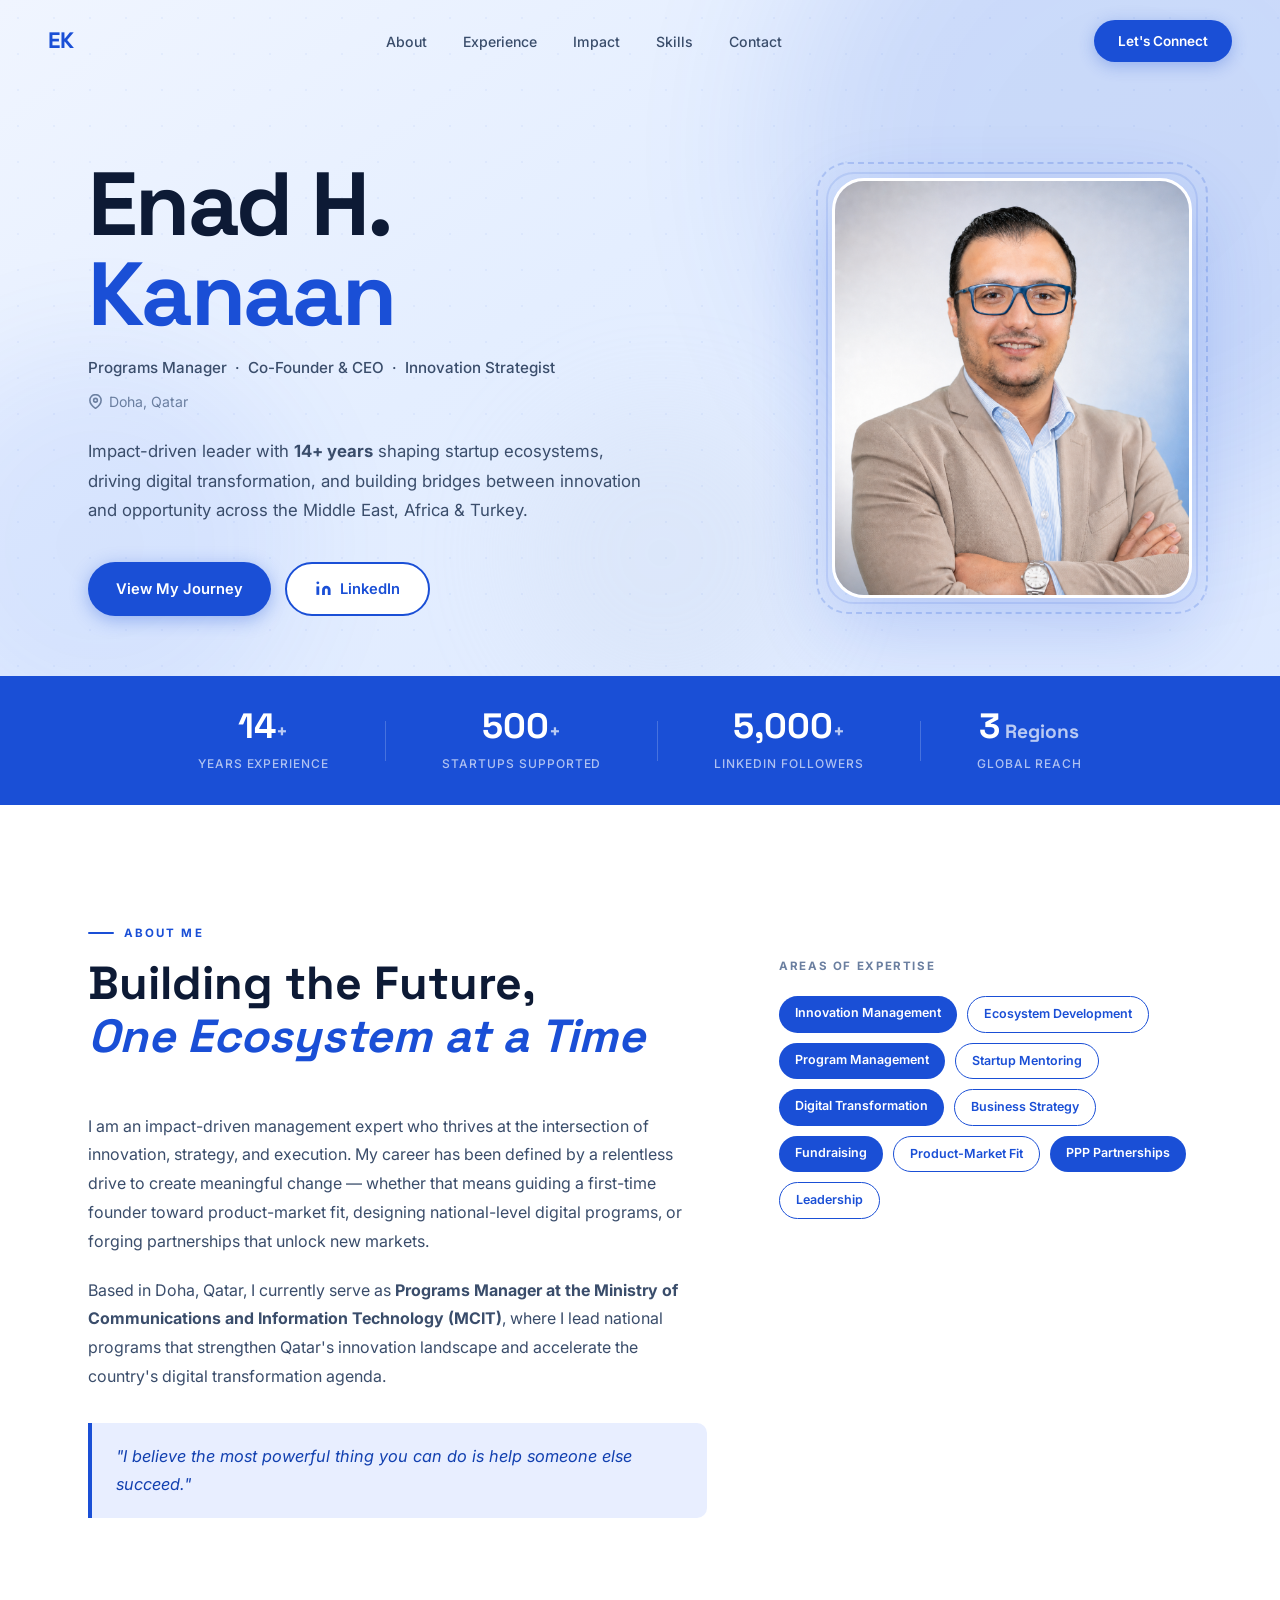
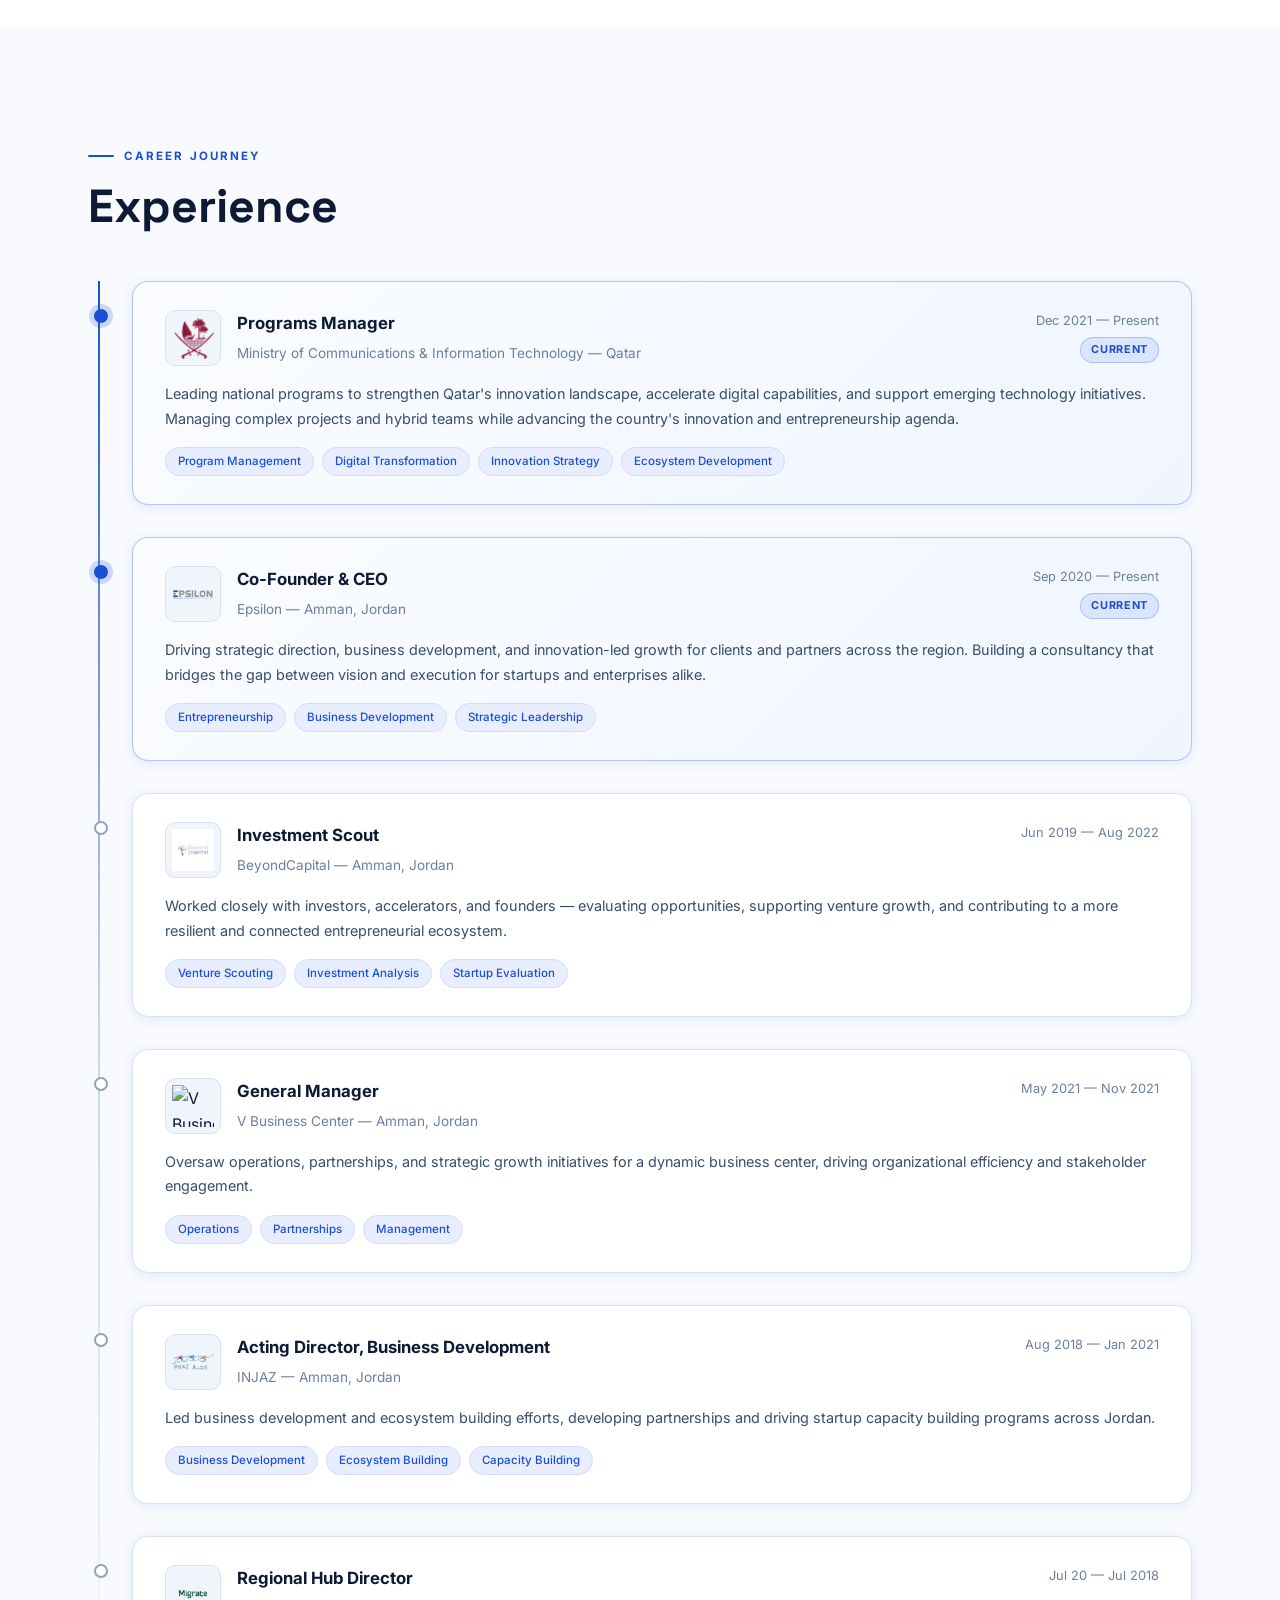
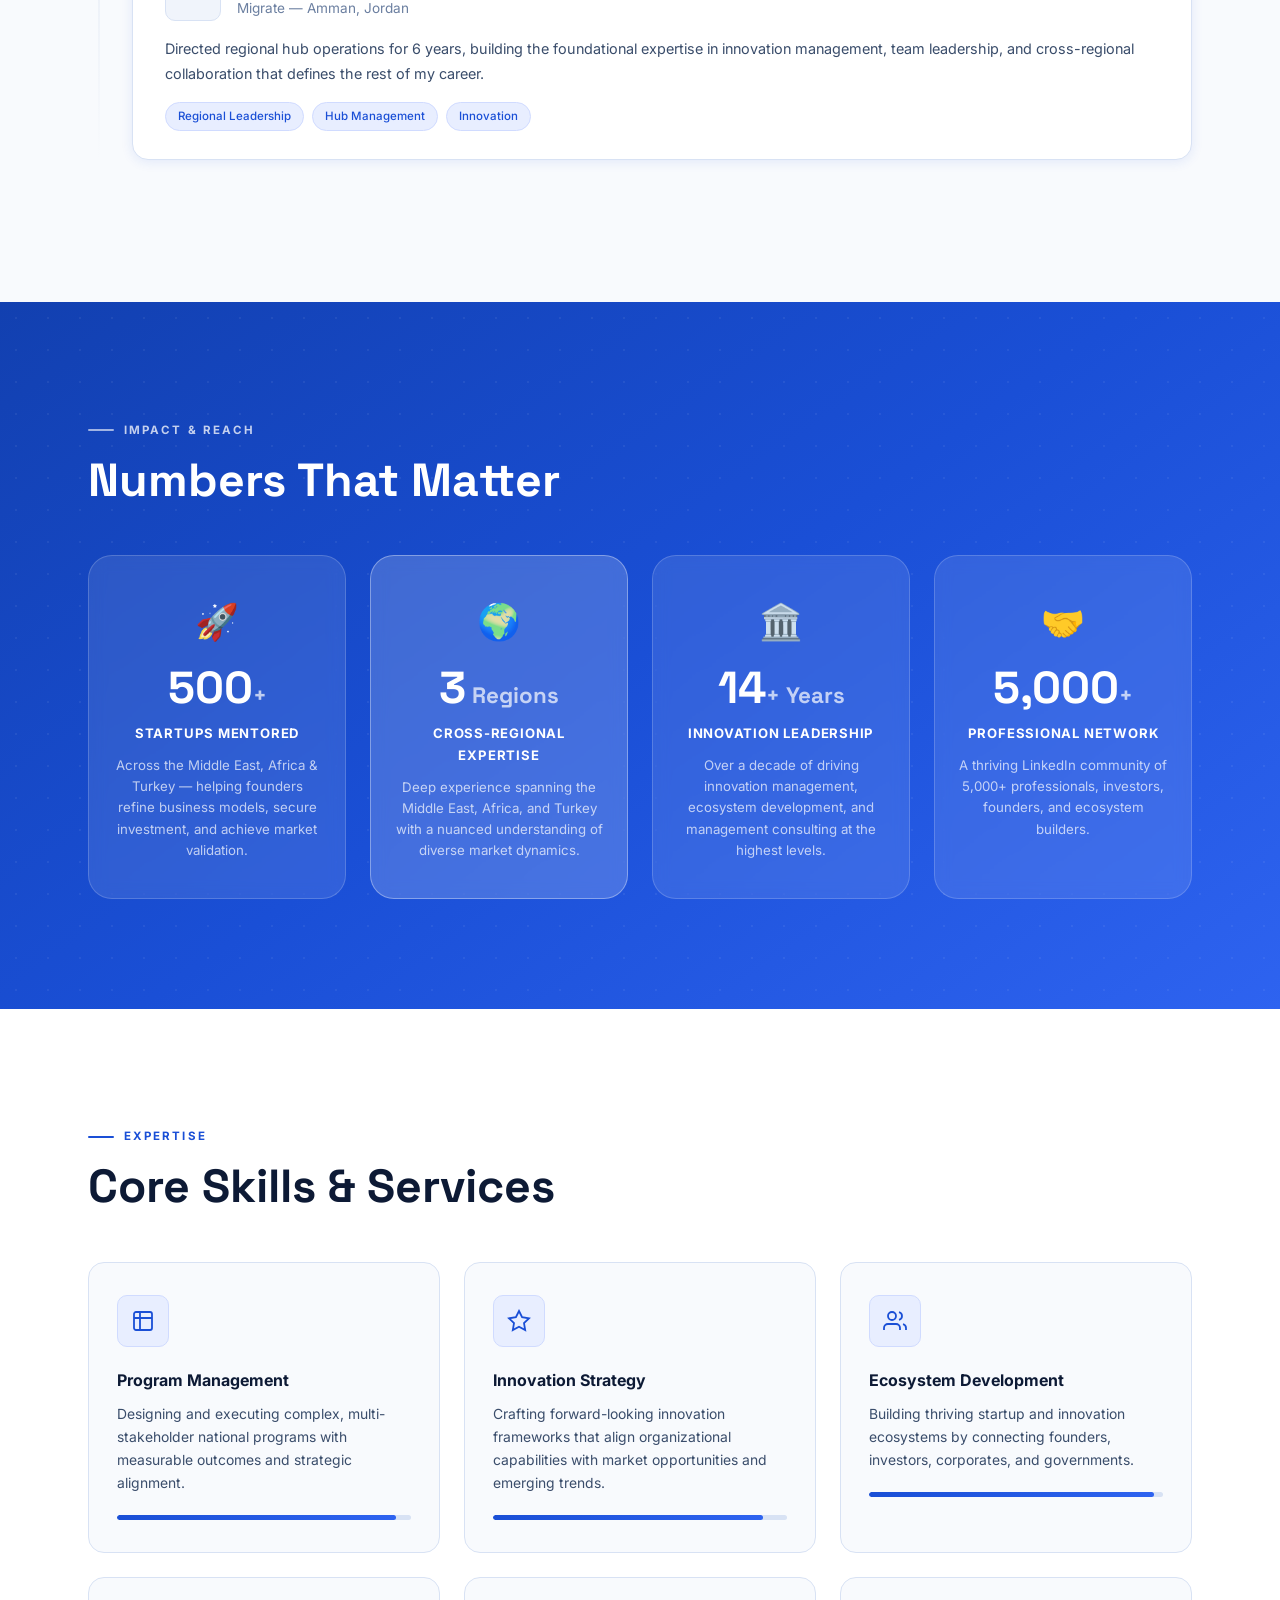
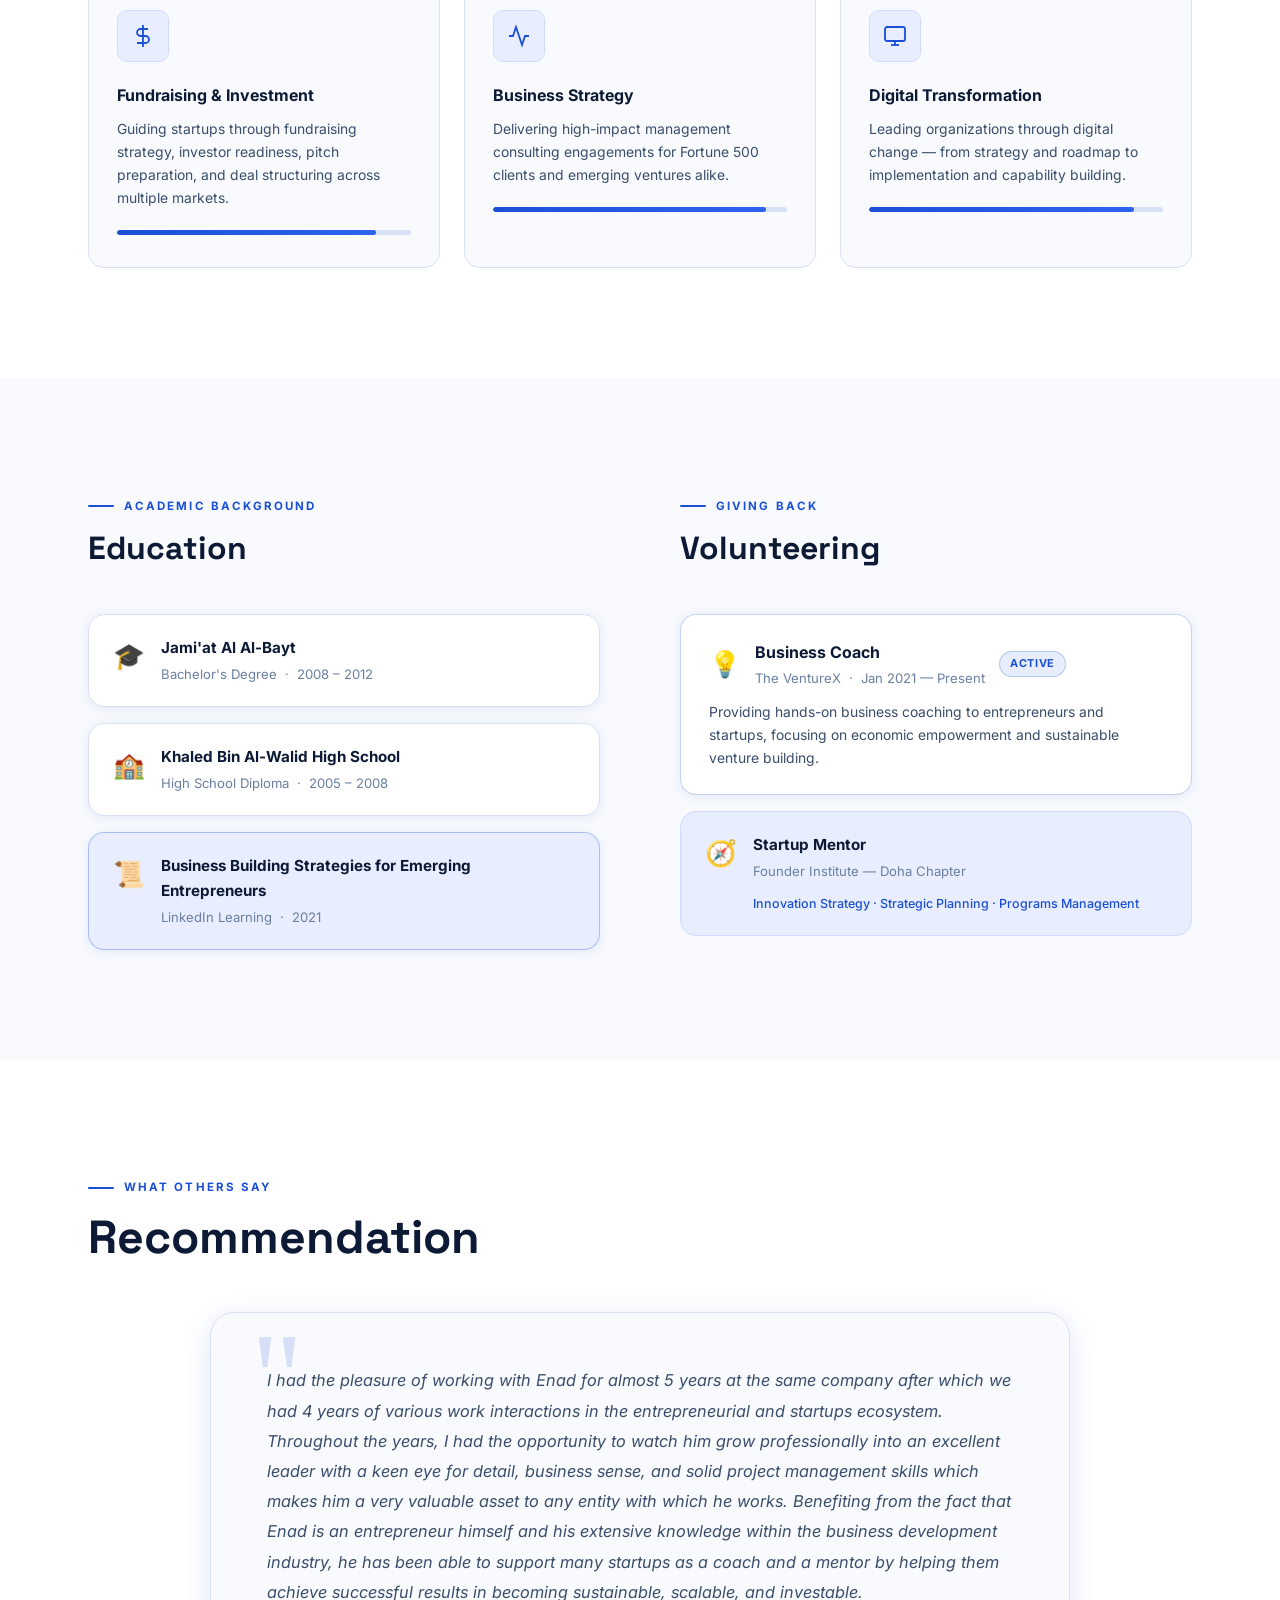
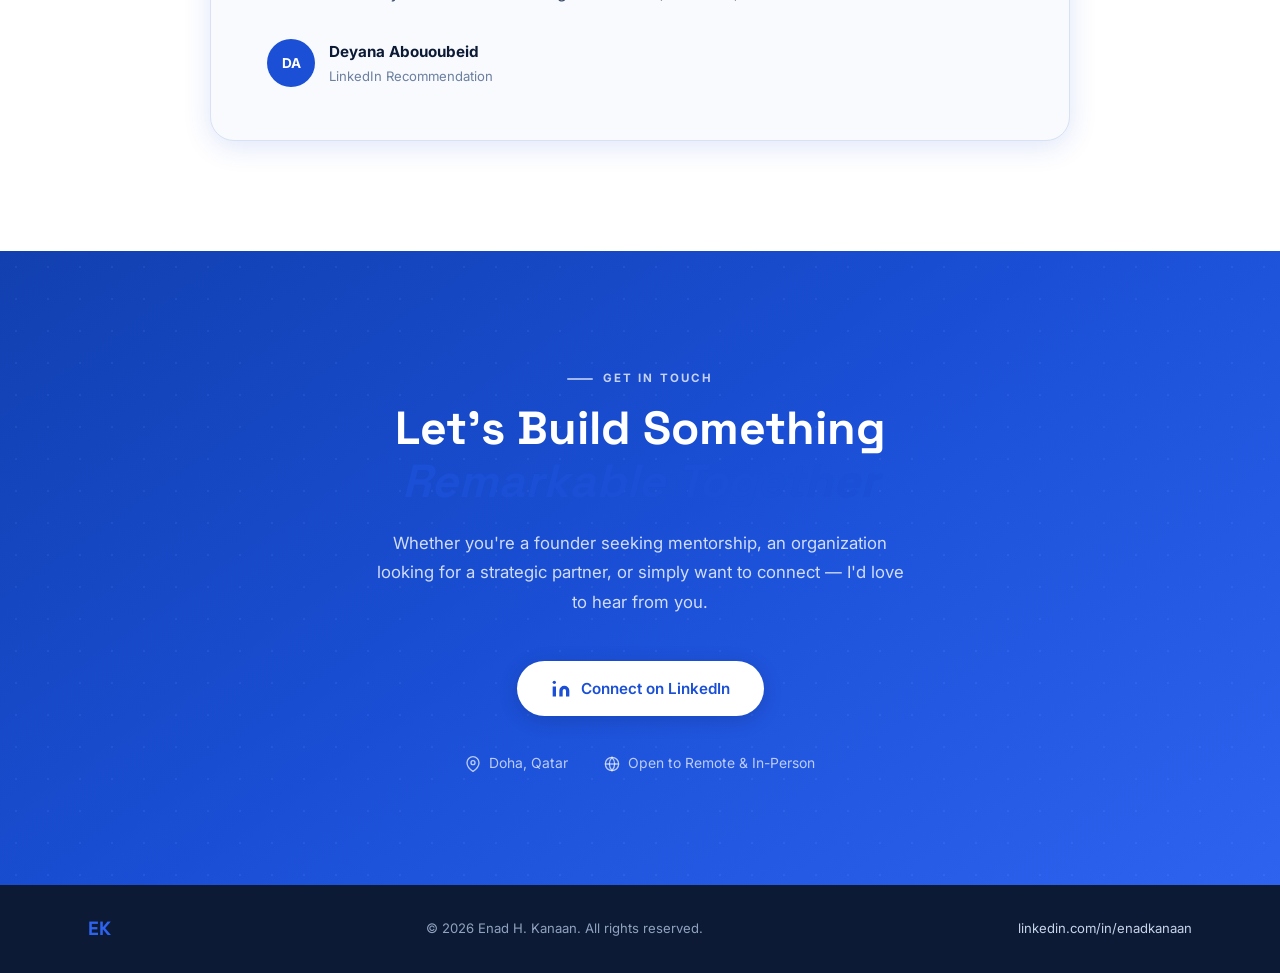
==== index (2).html @ a8916572 "Add files via upload" ====
<!DOCTYPE html>
<html lang="en">
<head>
  <meta charset="UTF-8" />
  <meta name="viewport" content="width=device-width, initial-scale=1.0" />
  <title>Enad H. Kanaan — Innovation Leader</title>
  <link rel="stylesheet" href="style.css" />
  <link rel="preconnect" href="https://fonts.googleapis.com" />
  <link rel="preconnect" href="https://fonts.gstatic.com" crossorigin />
  <link href="https://fonts.googleapis.com/css2?family=Inter:wght@300;400;500;600;700;800;900&family=Space+Grotesk:wght@400;500;600;700;800&display=swap" rel="stylesheet" />
</head>
<body>

  <!-- ── NAV ── -->
  <nav class="nav" id="nav">
    <div class="nav-logo">EK</div>
    <ul class="nav-links">
      <li><a href="#about">About</a></li>
      <li><a href="#experience">Experience</a></li>
      <li><a href="#impact">Impact</a></li>
      <li><a href="#skills">Skills</a></li>
      <li><a href="#contact">Contact</a></li>
    </ul>
    <a href="#contact" class="nav-cta">Let's Connect</a>
    <button class="nav-hamburger" id="hamburger" aria-label="Menu">
      <span></span><span></span><span></span>
    </button>
  </nav>

  <!-- ── HERO ── -->
  <section class="hero" id="hero">
    <div class="hero-shapes">
      <div class="shape shape-1"></div>
      <div class="shape shape-2"></div>
      <div class="shape shape-3"></div>
      <div class="hero-dots"></div>
    </div>

    <div class="hero-inner container">
      <div class="hero-content">
        <h1 class="hero-title">
          <span class="line-1">Enad H.</span>
          <span class="line-2">Kanaan</span>
        </h1>
        <p class="hero-role">Programs Manager &nbsp;·&nbsp; Co-Founder &amp; CEO &nbsp;·&nbsp; Innovation Strategist</p>
        <p class="hero-location">
          <svg width="15" height="15" viewBox="0 0 24 24" fill="none" stroke="currentColor" stroke-width="2.5"><path d="M21 10c0 7-9 13-9 13s-9-6-9-13a9 9 0 0 1 18 0z"/><circle cx="12" cy="10" r="3"/></svg>
          Doha, Qatar
        </p>
        <p class="hero-summary">
          Impact-driven leader with <strong>14+ years</strong> shaping startup ecosystems, driving digital transformation, and building bridges between innovation and opportunity across the Middle East, Africa &amp; Turkey.
        </p>
        <div class="hero-actions">
          <a href="#experience" class="btn btn-primary">View My Journey</a>
          <a href="https://www.linkedin.com/in/enadkanaan/" target="_blank" rel="noopener" class="btn btn-outline">
            <svg width="17" height="17" viewBox="0 0 24 24" fill="currentColor"><path d="M16 8a6 6 0 0 1 6 6v7h-4v-7a2 2 0 0 0-2-2 2 2 0 0 0-2 2v7h-4v-7a6 6 0 0 1 6-6z"/><rect x="2" y="9" width="4" height="12"/><circle cx="4" cy="4" r="2"/></svg>
            LinkedIn
          </a>
        </div>
      </div>

      <div class="hero-photo-wrap">
        <div class="photo-ring-outer"></div>
        <div class="photo-ring-inner"></div>
        <div class="photo-frame">
          <img src="Headshot.png" alt="Enad H. Kanaan" class="hero-photo" />
        </div>
      </div>
    </div>

    <div class="hero-stats">
      <div class="container">
        <div class="stats-row">
          <div class="stat-item">
            <div class="stat-value"><span class="stat-number" data-target="14">0</span><span class="stat-suf">+</span></div>
            <span class="stat-label">Years Experience</span>
          </div>
          <div class="stat-divider"></div>
          <div class="stat-item">
            <div class="stat-value"><span class="stat-number" data-target="500">0</span><span class="stat-suf">+</span></div>
            <span class="stat-label">Startups Supported</span>
          </div>
          <div class="stat-divider"></div>
          <div class="stat-item">
            <div class="stat-value"><span class="stat-number" data-target="5000">0</span><span class="stat-suf">+</span></div>
            <span class="stat-label">LinkedIn Followers</span>
          </div>
          <div class="stat-divider"></div>
          <div class="stat-item">
            <div class="stat-value"><span class="stat-number" data-target="3">0</span><span class="stat-suf"> Regions</span></div>
            <span class="stat-label">Global Reach</span>
          </div>
        </div>
      </div>
    </div>
  </section>

  <!-- ── ABOUT ── -->
  <section class="about section" id="about">
    <div class="container">
      <div class="section-eyebrow">About Me</div>
      <div class="about-grid">
        <div class="about-text">
          <h2 class="section-title">Building the Future,<br/><em>One Ecosystem at a Time</em></h2>
          <p>
            I am an impact-driven management expert who thrives at the intersection of innovation, strategy, and execution. My career has been defined by a relentless drive to create meaningful change — whether that means guiding a first-time founder toward product-market fit, designing national-level digital programs, or forging partnerships that unlock new markets.
          </p>
          <p>
            Based in Doha, Qatar, I currently serve as <strong>Programs Manager at the Ministry of Communications and Information Technology (MCIT)</strong>, where I lead national programs that strengthen Qatar's innovation landscape and accelerate the country's digital transformation agenda.
          </p>
          <div class="about-quote">
            <blockquote>"I believe the most powerful thing you can do is help someone else succeed."</blockquote>
          </div>
        </div>
        <div class="about-tags-col">
          <div class="tags-title">Areas of Expertise</div>
          <div class="tag-cloud">
            <span class="tag t-solid">Innovation Management</span>
            <span class="tag t-outline">Ecosystem Development</span>
            <span class="tag t-solid">Program Management</span>
            <span class="tag t-outline">Startup Mentoring</span>
            <span class="tag t-solid">Digital Transformation</span>
            <span class="tag t-outline">Business Strategy</span>
            <span class="tag t-solid">Fundraising</span>
            <span class="tag t-outline">Product-Market Fit</span>
            <span class="tag t-solid">PPP Partnerships</span>
            <span class="tag t-outline">Leadership</span>
          </div>
        </div>
      </div>
    </div>
  </section>

  <!-- ── EXPERIENCE ── -->
  <section class="experience section" id="experience">
    <div class="container">
      <div class="section-eyebrow">Career Journey</div>
      <h2 class="section-title">Experience</h2>

      <div class="timeline">

        <!-- MCIT -->
        <div class="tl-item reveal">
          <div class="tl-marker active">
            <div class="tl-dot"></div>
            <div class="tl-pulse"></div>
          </div>
          <div class="tl-card">
            <div class="tl-card-top">
              <div class="tl-logo-wrap">
                <img src="logo-mcit.png" alt="MCIT" class="tl-logo" />
              </div>
              <div class="tl-header">
                <h3>Programs Manager</h3>
                <p class="tl-org">Ministry of Communications &amp; Information Technology — Qatar</p>
              </div>
              <div class="tl-meta">
                <span class="tl-date">Dec 2021 — Present</span>
                <span class="tl-badge active-badge">Current</span>
              </div>
            </div>
            <p class="tl-desc">Leading national programs to strengthen Qatar's innovation landscape, accelerate digital capabilities, and support emerging technology initiatives. Managing complex projects and hybrid teams while advancing the country's innovation and entrepreneurship agenda.</p>
            <div class="tl-tags">
              <span>Program Management</span><span>Digital Transformation</span><span>Innovation Strategy</span><span>Ecosystem Development</span>
            </div>
          </div>
        </div>

        <!-- Epsilon -->
     <div class="tl-item reveal">
  <div class="tl-marker active">
    <div class="tl-dot"></div>
    <div class="tl-pulse"></div>
  </div>
  <div class="tl-card">
    <div class="tl-card-top">
      <div class="tl-logo-wrap">
        <img src="epsilon-logo.png" alt="Epsilon" class="tl-logo" />
      </div>
      <div class="tl-header">
        <h3>Co-Founder &amp; CEO</h3>
        <p class="tl-org">Epsilon — Amman, Jordan</p>
      </div>
      <div class="tl-meta">
        <span class="tl-date">Sep 2020 — Present</span>
        <span class="tl-badge active-badge">Current</span>
      </div>
    </div>
    <p class="tl-desc">Driving strategic direction, business development, and innovation-led growth for clients and partners across the region. Building a consultancy that bridges the gap between vision and execution for startups and enterprises alike.</p>
    <div class="tl-tags">
      <span>Entrepreneurship</span><span>Business Development</span><span>Strategic Leadership</span>
    </div>
  </div>
</div>

        <!-- BeyondCapital -->
        <div class="tl-item reveal">
          <div class="tl-marker">
            <div class="tl-dot"></div>
          </div>
          <div class="tl-card">
            <div class="tl-card-top">
              <div class="tl-logo-wrap">
                <img src="logo-beyondcapital.png" alt="BeyondCapital" class="tl-logo" />
              </div>
              <div class="tl-header">
                <h3>Investment Scout</h3>
                <p class="tl-org">BeyondCapital — Amman, Jordan</p>
              </div>
              <div class="tl-meta">
                <span class="tl-date">Jun 2019 — Aug 2022</span>
              </div>
            </div>
            <p class="tl-desc">Worked closely with investors, accelerators, and founders — evaluating opportunities, supporting venture growth, and contributing to a more resilient and connected entrepreneurial ecosystem.</p>
            <div class="tl-tags">
              <span>Venture Scouting</span><span>Investment Analysis</span><span>Startup Evaluation</span>
            </div>
          </div>
        </div>

        <!-- VBC -->
        <div class="tl-item reveal">
          <div class="tl-marker">
            <div class="tl-dot"></div>
          </div>
          <div class="tl-card">
            <div class="tl-card-top">
              <div class="tl-logo-wrap">
                <img src="logo-vbc.jpg" alt="V Business Center" class="tl-logo" />
              </div>
              <div class="tl-header">
                <h3>General Manager</h3>
                <p class="tl-org">V Business Center — Amman, Jordan</p>
              </div>
              <div class="tl-meta">
                <span class="tl-date">May 2021 — Nov 2021</span>
              </div>
            </div>
            <p class="tl-desc">Oversaw operations, partnerships, and strategic growth initiatives for a dynamic business center, driving organizational efficiency and stakeholder engagement.</p>
            <div class="tl-tags">
              <span>Operations</span><span>Partnerships</span><span>Management</span>
            </div>
          </div>
        </div>

        <!-- INJAZ -->
        <div class="tl-item reveal">
          <div class="tl-marker">
            <div class="tl-dot"></div>
          </div>
          <div class="tl-card">
            <div class="tl-card-top">
              <div class="tl-logo-wrap">
                <img src="logo-injaz.png" alt="INJAZ" class="tl-logo" />
              </div>
              <div class="tl-header">
                <h3>Acting Director, Business Development</h3>
                <p class="tl-org">INJAZ — Amman, Jordan</p>
              </div>
              <div class="tl-meta">
                <span class="tl-date">Aug 2018 — Jan 2021</span>
              </div>
            </div>
            <p class="tl-desc">Led business development and ecosystem building efforts, developing partnerships and driving startup capacity building programs across Jordan.</p>
            <div class="tl-tags">
              <span>Business Development</span><span>Ecosystem Building</span><span>Capacity Building</span>
            </div>
          </div>
        </div>

        <!-- Migrate -->
        <div class="tl-item reveal">
          <div class="tl-marker">
            <div class="tl-dot"></div>
          </div>
          <div class="tl-card">
            <div class="tl-card-top">
              <div class="tl-logo-wrap">
                <img src="logo-migrate.png" alt="Migrate" class="tl-logo" />
              </div>
              <div class="tl-header">
                <h3>Regional Hub Director</h3>
                <p class="tl-org">Migrate — Amman, Jordan</p>
              </div>
              <div class="tl-meta">
                <span class="tl-date">Jul 20 — Jul 2018</span>
              </div>
            </div>
            <p class="tl-desc">Directed regional hub operations for 6 years, building the foundational expertise in innovation management, team leadership, and cross-regional collaboration that defines the rest of my career.</p>
            <div class="tl-tags">
              <span>Regional Leadership</span><span>Hub Management</span><span>Innovation</span>
            </div>
          </div>
        </div>

      </div>
    </div>
  </section>

  <!-- ── IMPACT ── -->
  <section class="impact section" id="impact">
    <div class="container">
      <div class="section-eyebrow light">Impact &amp; Reach</div>
      <h2 class="section-title light">Numbers That Matter</h2>
      <div class="impact-grid">
        <div class="impact-card reveal">
          <div class="impact-icon">🚀</div>
          <div class="impact-num-row">
            <span class="impact-number" data-target="500">0</span><span class="impact-suf">+</span>
          </div>
          <div class="impact-label">Startups Mentored</div>
          <p>Across the Middle East, Africa &amp; Turkey — helping founders refine business models, secure investment, and achieve market validation.</p>
        </div>
        <div class="impact-card impact-featured reveal">
          <div class="impact-icon">🌍</div>
          <div class="impact-num-row">
            <span class="impact-number" data-target="3">0</span><span class="impact-suf"> Regions</span>
          </div>
          <div class="impact-label">Cross-Regional Expertise</div>
          <p>Deep experience spanning the Middle East, Africa, and Turkey with a nuanced understanding of diverse market dynamics.</p>
        </div>
        <div class="impact-card reveal">
          <div class="impact-icon">🏛️</div>
          <div class="impact-num-row">
            <span class="impact-number" data-target="14">0</span><span class="impact-suf">+ Years</span>
          </div>
          <div class="impact-label">Innovation Leadership</div>
          <p>Over a decade of driving innovation management, ecosystem development, and management consulting at the highest levels.</p>
        </div>
        <div class="impact-card reveal">
          <div class="impact-icon">🤝</div>
          <div class="impact-num-row">
            <span class="impact-number" data-target="5000">0</span><span class="impact-suf">+</span>
          </div>
          <div class="impact-label">Professional Network</div>
          <p>A thriving LinkedIn community of 5,000+ professionals, investors, founders, and ecosystem builders.</p>
        </div>
      </div>
    </div>
  </section>

  <!-- ── SKILLS ── -->
  <section class="skills section" id="skills">
    <div class="container">
      <div class="section-eyebrow">Expertise</div>
      <h2 class="section-title">Core Skills &amp; Services</h2>
      <div class="skills-grid">

        <div class="skill-card reveal">
          <div class="skill-icon-wrap">
            <svg viewBox="0 0 24 24" fill="none" stroke="currentColor" stroke-width="1.8"><path d="M9 3H5a2 2 0 0 0-2 2v4m6-6h10a2 2 0 0 1 2 2v4M9 3v18m0 0h10a2 2 0 0 0 2-2V9M9 21H5a2 2 0 0 1-2-2V9m0 0h18"/></svg>
          </div>
          <h3>Program Management</h3>
          <p>Designing and executing complex, multi-stakeholder national programs with measurable outcomes and strategic alignment.</p>
          <div class="skill-bar"><div class="skill-fill" style="--w:95%"></div></div>
        </div>

        <div class="skill-card reveal">
          <div class="skill-icon-wrap">
            <svg viewBox="0 0 24 24" fill="none" stroke="currentColor" stroke-width="1.8"><polygon points="12 2 15.09 8.26 22 9.27 17 14.14 18.18 21.02 12 17.77 5.82 21.02 7 14.14 2 9.27 8.91 8.26 12 2"/></svg>
          </div>
          <h3>Innovation Strategy</h3>
          <p>Crafting forward-looking innovation frameworks that align organizational capabilities with market opportunities and emerging trends.</p>
          <div class="skill-bar"><div class="skill-fill" style="--w:92%"></div></div>
        </div>

        <div class="skill-card reveal">
          <div class="skill-icon-wrap">
            <svg viewBox="0 0 24 24" fill="none" stroke="currentColor" stroke-width="1.8"><path d="M17 21v-2a4 4 0 0 0-4-4H5a4 4 0 0 0-4 4v2"/><circle cx="9" cy="7" r="4"/><path d="M23 21v-2a4 4 0 0 0-3-3.87"/><path d="M16 3.13a4 4 0 0 1 0 7.75"/></svg>
          </div>
          <h3>Ecosystem Development</h3>
          <p>Building thriving startup and innovation ecosystems by connecting founders, investors, corporates, and governments.</p>
          <div class="skill-bar"><div class="skill-fill" style="--w:97%"></div></div>
        </div>

        <div class="skill-card reveal">
          <div class="skill-icon-wrap">
            <svg viewBox="0 0 24 24" fill="none" stroke="currentColor" stroke-width="1.8"><line x1="12" y1="1" x2="12" y2="23"/><path d="M17 5H9.5a3.5 3.5 0 0 0 0 7h5a3.5 3.5 0 0 1 0 7H6"/></svg>
          </div>
          <h3>Fundraising &amp; Investment</h3>
          <p>Guiding startups through fundraising strategy, investor readiness, pitch preparation, and deal structuring across multiple markets.</p>
          <div class="skill-bar"><div class="skill-fill" style="--w:88%"></div></div>
        </div>

        <div class="skill-card reveal">
          <div class="skill-icon-wrap">
            <svg viewBox="0 0 24 24" fill="none" stroke="currentColor" stroke-width="1.8"><polyline points="22 12 18 12 15 21 9 3 6 12 2 12"/></svg>
          </div>
          <h3>Business Strategy</h3>
          <p>Delivering high-impact management consulting engagements for Fortune 500 clients and emerging ventures alike.</p>
          <div class="skill-bar"><div class="skill-fill" style="--w:93%"></div></div>
        </div>

        <div class="skill-card reveal">
          <div class="skill-icon-wrap">
            <svg viewBox="0 0 24 24" fill="none" stroke="currentColor" stroke-width="1.8"><rect x="2" y="3" width="20" height="14" rx="2"/><line x1="8" y1="21" x2="16" y2="21"/><line x1="12" y1="17" x2="12" y2="21"/></svg>
          </div>
          <h3>Digital Transformation</h3>
          <p>Leading organizations through digital change — from strategy and roadmap to implementation and capability building.</p>
          <div class="skill-bar"><div class="skill-fill" style="--w:90%"></div></div>
        </div>

      </div>
    </div>
  </section>

  <!-- ── EDUCATION & VOLUNTEERING ── -->
  <section class="edu section" id="edu">
    <div class="container">
      <div class="edu-grid">
        <div>
          <div class="section-eyebrow">Academic Background</div>
          <h2 class="section-title small">Education</h2>
          <div class="edu-list">
            <div class="edu-card reveal">
              <div class="edu-icon">🎓</div>
              <div>
                <h3>Jami'at Al Al-Bayt</h3>
                <p>Bachelor's Degree &nbsp;·&nbsp; 2008 – 2012</p>
              </div>
            </div>
            <div class="edu-card reveal">
              <div class="edu-icon">🏫</div>
              <div>
                <h3>Khaled Bin Al-Walid High School</h3>
                <p>High School Diploma &nbsp;·&nbsp; 2005 – 2008</p>
              </div>
            </div>
            <div class="edu-card cert reveal">
              <div class="edu-icon">📜</div>
              <div>
                <h3>Business Building Strategies for Emerging Entrepreneurs</h3>
                <p>LinkedIn Learning &nbsp;·&nbsp; 2021</p>
              </div>
            </div>
          </div>
        </div>
        <div>
          <div class="section-eyebrow">Giving Back</div>
          <h2 class="section-title small">Volunteering</h2>
          <div class="vol-list">
            <div class="vol-card reveal">
              <div class="vol-top">
                <div class="edu-icon">💡</div>
                <div>
                  <h3>Business Coach</h3>
                  <p>The VentureX &nbsp;·&nbsp; Jan 2021 — Present</p>
                </div>
                <span class="tl-badge active-badge">Active</span>
              </div>
              <p>Providing hands-on business coaching to entrepreneurs and startups, focusing on economic empowerment and sustainable venture building.</p>
            </div>
            <div class="mentor-card reveal">
              <div class="edu-icon">🧭</div>
              <div>
                <h3>Startup Mentor</h3>
                <p>Founder Institute — Doha Chapter</p>
                <span class="mentor-tags">Innovation Strategy · Strategic Planning · Programs Management</span>
              </div>
            </div>
          </div>
        </div>
      </div>
    </div>
  </section>

  <!-- ── RECOMMENDATION ── -->
  <section class="testimonial section">
    <div class="container">
      <div class="section-eyebrow">What Others Say</div>
      <h2 class="section-title">Recommendation</h2>
      <div class="testimonial-card reveal">
        <div class="quote-icon">"</div>
        <blockquote>
          I had the pleasure of working with Enad for almost 5 years at the same company after which we had 4 years of various work interactions in the entrepreneurial and startups ecosystem. Throughout the years, I had the opportunity to watch him grow professionally into an excellent leader with a keen eye for detail, business sense, and solid project management skills which makes him a very valuable asset to any entity with which he works. Benefiting from the fact that Enad is an entrepreneur himself and his extensive knowledge within the business development industry, he has been able to support many startups as a coach and a mentor by helping them achieve successful results in becoming sustainable, scalable, and investable.
        </blockquote>
        <div class="testimonial-author">
          <div class="author-av">DA</div>
          <div>
            <strong>Deyana Abououbeid</strong>
            <p>LinkedIn Recommendation</p>
          </div>
        </div>
      </div>
    </div>
  </section>

  <!-- ── CONTACT ── -->
  <section class="contact section" id="contact">
    <div class="contact-inner">
      <div class="container">
        <div class="section-eyebrow light">Get In Touch</div>
        <h2 class="section-title light">Let's Build Something<br/><em>Remarkable Together</em></h2>
        <p class="contact-sub">Whether you're a founder seeking mentorship, an organization looking for a strategic partner, or simply want to connect — I'd love to hear from you.</p>
        <div class="contact-btns">
          <a href="https://www.linkedin.com/in/enadkanaan/" target="_blank" rel="noopener" class="cbtn cbtn-linkedin">
            <svg width="20" height="20" viewBox="0 0 24 24" fill="currentColor"><path d="M16 8a6 6 0 0 1 6 6v7h-4v-7a2 2 0 0 0-2-2 2 2 0 0 0-2 2v7h-4v-7a6 6 0 0 1 6-6z"/><rect x="2" y="9" width="4" height="12"/><circle cx="4" cy="4" r="2"/></svg>
            Connect on LinkedIn
          </a>
        </div>
        <div class="contact-info">
          <span>
            <svg width="16" height="16" viewBox="0 0 24 24" fill="none" stroke="currentColor" stroke-width="2"><path d="M21 10c0 7-9 13-9 13s-9-6-9-13a9 9 0 0 1 18 0z"/><circle cx="12" cy="10" r="3"/></svg>
            Doha, Qatar
          </span>
          <span>
            <svg width="16" height="16" viewBox="0 0 24 24" fill="none" stroke="currentColor" stroke-width="2"><circle cx="12" cy="12" r="10"/><line x1="2" y1="12" x2="22" y2="12"/><path d="M12 2a15.3 15.3 0 0 1 4 10 15.3 15.3 0 0 1-4 10 15.3 15.3 0 0 1-4-10 15.3 15.3 0 0 1 4-10z"/></svg>
            Open to Remote &amp; In-Person
          </span>
        </div>
      </div>
    </div>
  </section>

  <!-- ── FOOTER ── -->
  <footer class="footer">
    <div class="container">
      <div class="footer-row">
        <div class="footer-logo">EK</div>
        <p>© 2026 Enad H. Kanaan. All rights reserved.</p>
        <a href="https://www.linkedin.com/in/enadkanaan/" target="_blank" rel="noopener">linkedin.com/in/enadkanaan</a>
      </div>
    </div>
  </footer>

  <script>
    // ── Sticky nav ──
    const nav = document.getElementById('nav');
    window.addEventListener('scroll', () => {
      nav.classList.toggle('scrolled', window.scrollY > 60);
    });

    // ── Hamburger ──
    const hamburger = document.getElementById('hamburger');
    const navLinks  = document.querySelector('.nav-links');
    hamburger.addEventListener('click', () => {
      hamburger.classList.toggle('open');
      navLinks.classList.toggle('open');
    });

    // ── Smooth scroll ──
    document.querySelectorAll('a[href^="#"]').forEach(a => {
      a.addEventListener('click', e => {
        e.preventDefault();
        const t = document.querySelector(a.getAttribute('href'));
        if (t) t.scrollIntoView({ behavior: 'smooth' });
        navLinks.classList.remove('open');
        hamburger.classList.remove('open');
      });
    });

    // ── Counter ──
    function animateCounter(el) {
      const target = +el.dataset.target;
      const duration = 1600;
      const step = target / (duration / 16);
      let cur = 0;
      const t = setInterval(() => {
        cur = Math.min(cur + step, target);
        el.textContent = Math.floor(cur).toLocaleString();
        if (cur >= target) clearInterval(t);
      }, 16);
    }

    // ── Intersection Observer ──
    const io = new IntersectionObserver((entries) => {
      entries.forEach(entry => {
        if (entry.isIntersecting) {
          entry.target.classList.add('visible');
          entry.target.querySelectorAll('[data-target]').forEach(animateCounter);
          io.unobserve(entry.target);
        }
      });
    }, { threshold: 0.12 });

    document.querySelectorAll('.section, .hero-stats, .reveal, .tl-item').forEach(el => io.observe(el));

    // ── Skill bars ──
    const skillIo = new IntersectionObserver((entries) => {
      entries.forEach(entry => {
        if (entry.isIntersecting) {
          entry.target.querySelectorAll('.skill-fill').forEach(b => {
            b.style.width = b.style.getPropertyValue('--w');
          });
          skillIo.unobserve(entry.target);
        }
      });
    }, { threshold: 0.2 });
    document.querySelectorAll('.skills-grid').forEach(el => skillIo.observe(el));

    // ── Hero counters on load ──
    setTimeout(() => {
      document.querySelectorAll('.stats-row [data-target]').forEach(animateCounter);
    }, 700);
  </script>
</body>
</html>
---- style.css ----
/* ════════════════════════════════════════════════
   ENAD H. KANAAN — Personal Portfolio
   Theme: Bright · Royal Blue (#1a4fd6) + Silver (#c8d4e8)
   ════════════════════════════════════════════════ */

/* ── Reset ── */
*, *::before, *::after { box-sizing: border-box; margin: 0; padding: 0; }

:root {
  /* ── Palette ── */
  --royal:       #1a4fd6;
  --royal-dark:  #1240b0;
  --royal-light: #2e63f0;
  --royal-pale:  #e8eeff;
  --royal-mid:   #d0dbff;

  --silver:      #c8d4e8;
  --silver-dark: #8fa3c0;
  --silver-light:#f0f4fb;
  --silver-pale: #f8fafd;

  --white:       #ffffff;
  --text-dark:   #0d1a35;
  --text-mid:    #3a4d6b;
  --text-soft:   #6b7fa0;

  --border:      #d8e2f4;
  --border-2:    #c0cfea;

  --shadow-sm:   0 2px 12px rgba(26,79,214,0.10);
  --shadow-md:   0 6px 28px rgba(26,79,214,0.14);
  --shadow-lg:   0 16px 56px rgba(26,79,214,0.18);
  --shadow-xl:   0 28px 80px rgba(26,79,214,0.22);

  --radius:      16px;
  --radius-sm:   10px;
  --radius-lg:   24px;
  --radius-xl:   32px;

  --font-sans:   'Inter', system-ui, sans-serif;
  --font-disp:   'Space Grotesk', system-ui, sans-serif;
}

html { scroll-behavior: smooth; font-size: 16px; }

body {
  background: var(--white);
  color: var(--text-dark);
  font-family: var(--font-sans);
  line-height: 1.65;
  overflow-x: hidden;
  -webkit-font-smoothing: antialiased;
}

a { text-decoration: none; color: inherit; }
img { display: block; max-width: 100%; }
strong { font-weight: 700; }
em { font-style: italic; color: var(--royal); }

::-webkit-scrollbar { width: 6px; }
::-webkit-scrollbar-track { background: var(--silver-pale); }
::-webkit-scrollbar-thumb { background: var(--royal); border-radius: 3px; }

/* ── Container ── */
.container { max-width: 1160px; margin: 0 auto; padding: 0 28px; }

/* ── Section Shared ── */
.section { padding: 110px 0; }

.section-eyebrow {
  display: inline-flex;
  align-items: center;
  gap: 10px;
  font-size: 0.72rem;
  font-weight: 700;
  letter-spacing: 0.18em;
  text-transform: uppercase;
  color: var(--royal);
  margin-bottom: 14px;
}
.section-eyebrow::before {
  content: '';
  display: block;
  width: 26px; height: 2px;
  background: var(--royal);
  border-radius: 1px;
}
.section-eyebrow.light { color: rgba(255,255,255,0.75); }
.section-eyebrow.light::before { background: rgba(255,255,255,0.6); }

.section-title {
  font-family: var(--font-disp);
  font-size: clamp(2rem, 3.8vw, 2.9rem);
  font-weight: 700;
  line-height: 1.15;
  color: var(--text-dark);
  margin-bottom: 48px;
}
.section-title.small { font-size: clamp(1.5rem, 2.8vw, 2rem); }
.section-title.light { color: var(--white); }

/* ── NAV ── */
.nav {
  position: fixed;
  top: 0; left: 0; right: 0;
  z-index: 1000;
  display: flex;
  align-items: center;
  justify-content: space-between;
  padding: 20px 48px;
  transition: all 0.3s ease;
}
.nav.scrolled {
  background: rgba(255,255,255,0.95);
  backdrop-filter: blur(16px);
  -webkit-backdrop-filter: blur(16px);
  border-bottom: 1px solid var(--border);
  padding: 14px 48px;
  box-shadow: var(--shadow-sm);
}
.nav-logo {
  font-family: var(--font-disp);
  font-size: 1.4rem;
  font-weight: 800;
  color: var(--royal);
  letter-spacing: -0.02em;
}
.nav-links {
  display: flex;
  list-style: none;
  gap: 36px;
}
.nav-links a {
  font-size: 0.88rem;
  font-weight: 500;
  color: var(--text-mid);
  transition: color 0.2s;
}
.nav-links a:hover { color: var(--royal); }
.nav-cta {
  font-size: 0.85rem;
  font-weight: 600;
  padding: 10px 24px;
  border-radius: 50px;
  background: var(--royal);
  color: var(--white);
  transition: background 0.2s, transform 0.2s, box-shadow 0.2s;
  box-shadow: 0 4px 16px rgba(26,79,214,0.3);
}
.nav-cta:hover {
  background: var(--royal-dark);
  transform: translateY(-1px);
  box-shadow: 0 6px 22px rgba(26,79,214,0.4);
}
.nav-hamburger {
  display: none;
  flex-direction: column;
  gap: 5px;
  background: none;
  border: none;
  cursor: pointer;
  padding: 4px;
}
.nav-hamburger span {
  display: block;
  width: 24px; height: 2px;
  background: var(--text-dark);
  border-radius: 1px;
  transition: all 0.3s;
}
.nav-hamburger.open span:nth-child(1) { transform: translateY(7px) rotate(45deg); }
.nav-hamburger.open span:nth-child(2) { opacity: 0; }
.nav-hamburger.open span:nth-child(3) { transform: translateY(-7px) rotate(-45deg); }

/* ── HERO ── */
.hero {
  background: linear-gradient(145deg, #f0f5ff 0%, #e4eeff 40%, #dce8ff 100%);
  padding-top: 90px;
  position: relative;
  overflow: hidden;
}
.hero-shapes {
  position: absolute;
  inset: 0;
  pointer-events: none;
  z-index: 0;
}
.shape {
  position: absolute;
  border-radius: 50%;
  opacity: 0.12;
}
.shape-1 {
  width: 700px; height: 700px;
  background: var(--royal);
  top: -200px; right: -200px;
  filter: blur(80px);
}
.shape-2 {
  width: 400px; height: 400px;
  background: var(--royal-light);
  bottom: 60px; left: -100px;
  filter: blur(60px);
  opacity: 0.08;
}
.shape-3 {
  width: 300px; height: 300px;
  background: var(--silver);
  top: 50%; left: 40%;
  filter: blur(50px);
  opacity: 0.2;
}
.hero-dots {
  position: absolute;
  inset: 0;
  background-image: radial-gradient(var(--royal) 1px, transparent 1px);
  background-size: 36px 36px;
  opacity: 0.05;
}

.hero-inner {
  position: relative;
  z-index: 1;
  display: grid;
  grid-template-columns: 1fr auto;
  gap: 60px;
  align-items: center;
  padding-top: 70px;
  padding-bottom: 60px;
}

/* ── Hero Content ── */
.hero-badge {
  display: inline-flex;
  align-items: center;
  gap: 8px;
  font-size: 0.78rem;
  font-weight: 600;
  color: var(--royal);
  background: rgba(26,79,214,0.1);
  border: 1px solid rgba(26,79,214,0.2);
  padding: 6px 16px;
  border-radius: 50px;
  margin-bottom: 24px;
  animation: fadeUp 0.6s ease both;
}
.badge-dot {
  width: 7px; height: 7px;
  background: #22c55e;
  border-radius: 50%;
  animation: pulse 2s ease infinite;
}
@keyframes pulse {
  0%,100% { opacity:1; transform:scale(1); }
  50%      { opacity:0.5; transform:scale(1.5); }
}

.hero-title {
  font-family: var(--font-disp);
  font-size: clamp(3.2rem, 7vw, 6rem);
  font-weight: 800;
  line-height: 1.0;
  letter-spacing: -0.03em;
  margin-bottom: 16px;
}
.line-1 {
  display: block;
  color: var(--text-dark);
  animation: fadeUp 0.7s 0.1s ease both;
}
.line-2 {
  display: block;
  color: var(--royal);
  animation: fadeUp 0.7s 0.2s ease both;
}
@keyframes fadeUp {
  from { opacity:0; transform:translateY(24px); }
  to   { opacity:1; transform:translateY(0); }
}

.hero-role {
  font-size: 0.95rem;
  font-weight: 500;
  color: var(--text-mid);
  margin-bottom: 10px;
  animation: fadeUp 0.7s 0.3s ease both;
}
.hero-location {
  display: flex;
  align-items: center;
  gap: 6px;
  font-size: 0.88rem;
  color: var(--text-soft);
  margin-bottom: 24px;
  animation: fadeUp 0.7s 0.35s ease both;
}
.hero-summary {
  font-size: 1.05rem;
  color: var(--text-mid);
  line-height: 1.75;
  max-width: 560px;
  margin-bottom: 36px;
  animation: fadeUp 0.7s 0.4s ease both;
}
.hero-actions {
  display: flex;
  gap: 14px;
  flex-wrap: wrap;
  animation: fadeUp 0.7s 0.5s ease both;
}

/* ── Buttons ── */
.btn {
  display: inline-flex;
  align-items: center;
  gap: 8px;
  font-size: 0.92rem;
  font-weight: 600;
  padding: 13px 28px;
  border-radius: 50px;
  transition: all 0.22s ease;
  cursor: pointer;
}
.btn-primary {
  background: var(--royal);
  color: var(--white);
  box-shadow: 0 4px 18px rgba(26,79,214,0.35);
}
.btn-primary:hover {
  background: var(--royal-dark);
  transform: translateY(-2px);
  box-shadow: 0 8px 28px rgba(26,79,214,0.45);
}
.btn-outline {
  background: var(--white);
  color: var(--royal);
  border: 2px solid var(--royal);
}
.btn-outline:hover {
  background: var(--royal-pale);
  transform: translateY(-2px);
}

/* ── Hero Photo ── */
.hero-photo-wrap {
  position: relative;
  width: 360px;
  height: 420px;
  flex-shrink: 0;
  animation: fadeUp 0.8s 0.3s ease both;
}
.photo-ring-outer {
  position: absolute;
  inset: -16px;
  border-radius: var(--radius-xl);
  border: 2px dashed rgba(26,79,214,0.2);
  animation: spinSlow 20s linear infinite;
}
.photo-ring-inner {
  position: absolute;
  inset: -6px;
  border-radius: calc(var(--radius-xl) - 4px);
  border: 2px solid rgba(26,79,214,0.12);
}
@keyframes spinSlow {
  from { transform: rotate(0deg); }
  to   { transform: rotate(360deg); }
}
.photo-frame {
  width: 100%;
  height: 100%;
  border-radius: var(--radius-xl);
  overflow: hidden;
  background: linear-gradient(160deg, var(--royal-pale), var(--royal-mid));
  box-shadow: var(--shadow-xl);
  border: 3px solid var(--white);
}
.hero-photo {
  width: 100%;
  height: 100%;
  object-fit: cover;
  object-position: center top;
}
.photo-badge {
  position: absolute;
  background: var(--white);
  border: 2px solid var(--border);
  border-radius: var(--radius);
  padding: 10px 18px;
  box-shadow: var(--shadow-md);
  display: flex;
  flex-direction: column;
  align-items: center;
  gap: 2px;
  min-width: 90px;
}
.badge-top { top: 20px; left: -30px; }
.badge-bottom { bottom: 30px; right: -30px; }
.pb-num {
  font-family: var(--font-disp);
  font-size: 1.4rem;
  font-weight: 800;
  color: var(--royal);
  line-height: 1;
}
.pb-label {
  font-size: 0.7rem;
  font-weight: 600;
  color: var(--text-soft);
  text-transform: uppercase;
  letter-spacing: 0.06em;
}

/* ── Hero Stats Bar ── */
.hero-stats {
  position: relative;
  z-index: 1;
  background: var(--royal);
  padding: 32px 0;
}
.stats-row {
  display: flex;
  align-items: center;
  justify-content: center;
  gap: 0;
  flex-wrap: wrap;
}
.stat-item {
  display: flex;
  flex-direction: column;
  align-items: center;
  padding: 0 56px;
  gap: 4px;
}
.stat-number {
  font-family: var(--font-disp);
  font-size: 2.2rem;
  font-weight: 800;
  color: var(--white);
  line-height: 1;
  display: inline;
}
.stat-suf {
  font-family: var(--font-disp);
  font-size: 1.2rem;
  font-weight: 700;
  color: rgba(255,255,255,0.7);
  display: inline;
}
.stat-label {
  font-size: 0.75rem;
  color: rgba(255,255,255,0.65);
  font-weight: 500;
  text-transform: uppercase;
  letter-spacing: 0.08em;
  margin-top: 2px;
}
.stat-divider {
  width: 1px;
  height: 40px;
  background: rgba(255,255,255,0.2);
  flex-shrink: 0;
}

/* ── ABOUT ── */
.about { background: var(--white); }
.about-grid {
  display: grid;
  grid-template-columns: 1.5fr 1fr;
  gap: 72px;
  align-items: start;
}
.about-text p {
  color: var(--text-mid);
  font-size: 1rem;
  line-height: 1.8;
  margin-bottom: 20px;
}
.about-quote {
  margin-top: 32px;
  padding: 20px 24px;
  border-left: 4px solid var(--royal);
  background: var(--royal-pale);
  border-radius: 0 var(--radius-sm) var(--radius-sm) 0;
}
.about-quote blockquote {
  font-size: 1.02rem;
  font-style: italic;
  color: var(--royal-dark);
  line-height: 1.7;
}
.tags-title {
  font-size: 0.72rem;
  font-weight: 700;
  letter-spacing: 0.14em;
  text-transform: uppercase;
  color: var(--text-soft);
  margin-bottom: 20px;
}
.tag-cloud {
  display: flex;
  flex-wrap: wrap;
  gap: 10px;
}
.tag {
  font-size: 0.78rem;
  font-weight: 600;
  padding: 7px 16px;
  border-radius: 50px;
  transition: all 0.2s;
}
.t-solid {
  background: var(--royal);
  color: var(--white);
}
.t-solid:hover { background: var(--royal-dark); }
.t-outline {
  background: var(--white);
  color: var(--royal);
  border: 1.5px solid var(--royal);
}
.t-outline:hover { background: var(--royal-pale); }

/* ── EXPERIENCE ── */
.experience { background: var(--silver-pale); }
.timeline {
  position: relative;
  padding-left: 44px;
}
.timeline::before {
  content: '';
  position: absolute;
  left: 10px; top: 0; bottom: 0;
  width: 2px;
  background: linear-gradient(to bottom, var(--royal), var(--silver), transparent);
}
.tl-item {
  position: relative;
  margin-bottom: 32px;
}
.tl-marker {
  position: absolute;
  left: -38px;
  top: 28px;
}
.tl-dot {
  width: 14px; height: 14px;
  border-radius: 50%;
  background: var(--white);
  border: 2.5px solid var(--silver-dark);
}
.tl-marker.active .tl-dot {
  background: var(--royal);
  border-color: var(--royal);
}
.tl-pulse {
  position: absolute;
  top: -5px; left: -5px;
  width: 24px; height: 24px;
  border-radius: 50%;
  background: rgba(26,79,214,0.2);
  animation: pulsing 2s ease infinite;
}
@keyframes pulsing {
  0%,100% { transform:scale(1); opacity:0.8; }
  50%      { transform:scale(1.7); opacity:0; }
}

.tl-card {
  background: var(--white);
  border: 1.5px solid var(--border);
  border-radius: var(--radius);
  padding: 28px 32px;
  box-shadow: var(--shadow-sm);
  transition: all 0.3s ease;
}
.tl-card:hover {
  border-color: var(--royal);
  box-shadow: var(--shadow-md);
  transform: translateX(4px);
}
.tl-item:has(.tl-marker.active) .tl-card {
  border-color: rgba(26,79,214,0.3);
  background: linear-gradient(135deg, #fafcff, #f0f5ff);
}

.tl-card-top {
  display: flex;
  align-items: flex-start;
  gap: 16px;
  margin-bottom: 16px;
  flex-wrap: wrap;
}
.tl-logo-wrap {
  width: 56px; height: 56px;
  border-radius: var(--radius-sm);
  overflow: hidden;
  background: var(--silver-light);
  border: 1.5px solid var(--border);
  display: flex;
  align-items: center;
  justify-content: center;
  flex-shrink: 0;
}
.tl-logo-wrap.epsilon-logo {
  background: linear-gradient(135deg, var(--royal), var(--royal-light));
  font-family: var(--font-disp);
  font-size: 1.8rem;
  font-weight: 800;
  color: var(--white);
  border: none;
}
.tl-logo {
  width: 100%;
  height: 100%;
  object-fit: contain;
  padding: 6px;
}
.tl-header { flex: 1; min-width: 0; }
.tl-header h3 {
  font-size: 1.05rem;
  font-weight: 700;
  color: var(--text-dark);
  margin-bottom: 4px;
}
.tl-org { font-size: 0.85rem; color: var(--text-soft); }
.tl-meta {
  display: flex;
  flex-direction: column;
  align-items: flex-end;
  gap: 6px;
  flex-shrink: 0;
}
.tl-date { font-size: 0.8rem; color: var(--text-soft); white-space: nowrap; }
.tl-badge {
  font-size: 0.68rem;
  font-weight: 700;
  padding: 3px 10px;
  border-radius: 50px;
  text-transform: uppercase;
  letter-spacing: 0.06em;
}
.active-badge {
  background: rgba(26,79,214,0.1);
  color: var(--royal);
  border: 1px solid rgba(26,79,214,0.25);
}
.tl-desc {
  font-size: 0.9rem;
  color: var(--text-mid);
  line-height: 1.7;
  margin-bottom: 16px;
}
.tl-tags {
  display: flex;
  flex-wrap: wrap;
  gap: 8px;
}
.tl-tags span {
  font-size: 0.72rem;
  font-weight: 500;
  padding: 4px 12px;
  border-radius: 50px;
  background: var(--royal-pale);
  color: var(--royal);
  border: 1px solid var(--royal-mid);
}

/* ── IMPACT ── */
.impact {
  background: linear-gradient(145deg, var(--royal-dark) 0%, var(--royal) 50%, var(--royal-light) 100%);
  position: relative;
  overflow: hidden;
}
.impact::before {
  content: '';
  position: absolute;
  inset: 0;
  background-image: radial-gradient(rgba(255,255,255,0.06) 1px, transparent 1px);
  background-size: 32px 32px;
}
.impact > .container { position: relative; z-index: 1; }
.impact-grid {
  display: grid;
  grid-template-columns: repeat(4, 1fr);
  gap: 24px;
}
.impact-card {
  background: rgba(255,255,255,0.1);
  border: 1px solid rgba(255,255,255,0.18);
  border-radius: var(--radius-lg);
  padding: 36px 24px;
  text-align: center;
  backdrop-filter: blur(8px);
  transition: all 0.3s ease;
}
.impact-card:hover {
  background: rgba(255,255,255,0.16);
  transform: translateY(-6px);
  box-shadow: 0 16px 40px rgba(0,0,0,0.2);
}
.impact-card.impact-featured {
  background: rgba(255,255,255,0.18);
  border-color: rgba(255,255,255,0.35);
}
.impact-icon { font-size: 2.2rem; margin-bottom: 16px; }
.impact-num-row { margin-bottom: 8px; }
.impact-number {
  font-family: var(--font-disp);
  font-size: 2.8rem;
  font-weight: 800;
  color: var(--white);
  line-height: 1;
  display: inline;
}
.impact-suf {
  font-family: var(--font-disp);
  font-size: 1.4rem;
  font-weight: 700;
  color: rgba(255,255,255,0.7);
  display: inline;
}
.impact-label {
  font-size: 0.82rem;
  font-weight: 700;
  color: var(--white);
  text-transform: uppercase;
  letter-spacing: 0.06em;
  margin-bottom: 10px;
}
.impact-card p {
  font-size: 0.83rem;
  color: rgba(255,255,255,0.7);
  line-height: 1.6;
}

/* ── SKILLS ── */
.skills { background: var(--white); }
.skills-grid {
  display: grid;
  grid-template-columns: repeat(3, 1fr);
  gap: 24px;
}
.skill-card {
  background: var(--silver-pale);
  border: 1.5px solid var(--border);
  border-radius: var(--radius);
  padding: 32px 28px;
  transition: all 0.3s ease;
}
.skill-card:hover {
  border-color: var(--royal);
  box-shadow: var(--shadow-md);
  transform: translateY(-4px);
  background: var(--white);
}
.skill-icon-wrap {
  width: 52px; height: 52px;
  background: var(--royal-pale);
  border: 1.5px solid var(--royal-mid);
  border-radius: var(--radius-sm);
  display: flex;
  align-items: center;
  justify-content: center;
  margin-bottom: 20px;
}
.skill-icon-wrap svg {
  width: 24px; height: 24px;
  color: var(--royal);
}
.skill-card h3 {
  font-size: 1rem;
  font-weight: 700;
  color: var(--text-dark);
  margin-bottom: 10px;
}
.skill-card p {
  font-size: 0.87rem;
  color: var(--text-mid);
  line-height: 1.65;
  margin-bottom: 20px;
}
.skill-bar {
  height: 5px;
  background: var(--border);
  border-radius: 3px;
  overflow: hidden;
}
.skill-fill {
  height: 100%;
  width: 0;
  background: linear-gradient(90deg, var(--royal), var(--royal-light));
  border-radius: 3px;
  transition: width 1.2s cubic-bezier(0.4,0,0.2,1);
}

/* ── EDUCATION ── */
.edu { background: var(--silver-pale); }
.edu-grid {
  display: grid;
  grid-template-columns: 1fr 1fr;
  gap: 80px;
}
.edu-list { display: flex; flex-direction: column; gap: 16px; }
.edu-card {
  display: flex;
  align-items: flex-start;
  gap: 16px;
  padding: 20px 24px;
  background: var(--white);
  border: 1.5px solid var(--border);
  border-radius: var(--radius);
  box-shadow: var(--shadow-sm);
  transition: border-color 0.3s, transform 0.3s;
}
.edu-card:hover { border-color: var(--royal); transform: translateX(4px); }
.edu-card.cert { border-color: rgba(26,79,214,0.3); background: var(--royal-pale); }
.edu-icon { font-size: 1.6rem; flex-shrink: 0; }
.edu-card h3 { font-size: 0.95rem; font-weight: 700; color: var(--text-dark); margin-bottom: 4px; }
.edu-card p { font-size: 0.82rem; color: var(--text-soft); }

.vol-card {
  background: var(--white);
  border: 1.5px solid rgba(26,79,214,0.25);
  border-radius: var(--radius);
  padding: 24px 28px;
  margin-bottom: 16px;
  box-shadow: var(--shadow-sm);
}
.vol-top {
  display: flex;
  align-items: center;
  gap: 14px;
  margin-bottom: 12px;
  flex-wrap: wrap;
}
.vol-top h3 { font-size: 1rem; font-weight: 700; color: var(--text-dark); margin-bottom: 2px; }
.vol-top p { font-size: 0.82rem; color: var(--text-soft); }
.vol-card > p { font-size: 0.87rem; color: var(--text-mid); line-height: 1.65; }

.mentor-card {
  display: flex;
  align-items: flex-start;
  gap: 16px;
  padding: 20px 24px;
  background: var(--royal-pale);
  border: 1.5px solid var(--royal-mid);
  border-radius: var(--radius);
}
.mentor-card h3 { font-size: 0.95rem; font-weight: 700; color: var(--text-dark); margin-bottom: 4px; }
.mentor-card p { font-size: 0.82rem; color: var(--text-soft); margin-bottom: 6px; }
.mentor-tags { font-size: 0.78rem; color: var(--royal); font-weight: 500; }

/* ── TESTIMONIAL ── */
.testimonial { background: var(--white); }
.testimonial-card {
  max-width: 860px;
  margin: 0 auto;
  background: var(--silver-pale);
  border: 1.5px solid var(--border);
  border-radius: var(--radius-lg);
  padding: 52px 56px;
  position: relative;
  box-shadow: var(--shadow-md);
}
.quote-icon {
  font-family: Georgia, serif;
  font-size: 8rem;
  line-height: 0.5;
  color: var(--royal);
  opacity: 0.15;
  position: absolute;
  top: 32px; left: 40px;
}
.testimonial-card blockquote {
  font-size: 1.02rem;
  color: var(--text-mid);
  line-height: 1.85;
  font-style: italic;
  margin-bottom: 32px;
  position: relative;
  z-index: 1;
}
.testimonial-author {
  display: flex;
  align-items: center;
  gap: 14px;
}
.author-av {
  width: 48px; height: 48px;
  border-radius: 50%;
  background: var(--royal);
  display: flex;
  align-items: center;
  justify-content: center;
  font-size: 0.85rem;
  font-weight: 700;
  color: var(--white);
  flex-shrink: 0;
}
.testimonial-author strong { font-size: 0.95rem; color: var(--text-dark); display: block; margin-bottom: 2px; }
.testimonial-author p { font-size: 0.82rem; color: var(--text-soft); }

/* ── CONTACT ── */
.contact { padding: 0; }
.contact-inner {
  background: linear-gradient(145deg, var(--royal-dark), var(--royal), var(--royal-light));
  padding: 110px 0;
  text-align: center;
  position: relative;
  overflow: hidden;
}
.contact-inner::before {
  content: '';
  position: absolute;
  inset: 0;
  background-image: radial-gradient(rgba(255,255,255,0.05) 1px, transparent 1px);
  background-size: 32px 32px;
}
.contact-inner > .container { position: relative; z-index: 1; }
.contact-sub {
  font-size: 1.05rem;
  color: rgba(255,255,255,0.8);
  max-width: 540px;
  margin: -28px auto 44px;
  line-height: 1.75;
}
.contact-btns {
  display: flex;
  gap: 18px;
  justify-content: center;
  flex-wrap: wrap;
  margin-bottom: 36px;
}
.cbtn {
  display: inline-flex;
  align-items: center;
  gap: 10px;
  font-size: 0.95rem;
  font-weight: 600;
  padding: 15px 34px;
  border-radius: 50px;
  transition: all 0.25s ease;
}
.cbtn-linkedin {
  background: var(--white);
  color: var(--royal);
  box-shadow: 0 4px 20px rgba(0,0,0,0.15);
}
.cbtn-linkedin:hover {
  background: var(--royal-pale);
  transform: translateY(-2px);
  box-shadow: 0 8px 28px rgba(0,0,0,0.2);
}
.cbtn-ig {
  background: rgba(255,255,255,0.15);
  color: var(--white);
  border: 2px solid rgba(255,255,255,0.4);
  backdrop-filter: blur(8px);
}
.cbtn-ig:hover {
  background: rgba(255,255,255,0.22);
  transform: translateY(-2px);
}
.contact-info {
  display: flex;
  justify-content: center;
  gap: 36px;
  flex-wrap: wrap;
}
.contact-info span {
  display: flex;
  align-items: center;
  gap: 8px;
  font-size: 0.87rem;
  color: rgba(255,255,255,0.7);
}

/* ── FOOTER ── */
.footer {
  background: var(--text-dark);
  padding: 28px 0;
}
.footer-row {
  display: flex;
  align-items: center;
  justify-content: space-between;
  flex-wrap: wrap;
  gap: 12px;
}
.footer-logo {
  font-family: var(--font-disp);
  font-size: 1.2rem;
  font-weight: 800;
  color: var(--royal-light);
}
.footer p { font-size: 0.82rem; color: var(--silver-dark); }
.footer a { font-size: 0.82rem; color: var(--silver); transition: color 0.2s; }
.footer a:hover { color: var(--white); }

/* ── Scroll Reveal ── */
.section {
  opacity: 0;
  transform: translateY(36px);
  transition: opacity 0.7s ease, transform 0.7s ease;
}
.section.visible {
  opacity: 1;
  transform: translateY(0);
}
.reveal,
.tl-item {
  opacity: 0;
  transform: translateY(24px);
  transition: opacity 0.55s ease, transform 0.55s ease;
}
.reveal.visible,
.tl-item.visible {
  opacity: 1;
  transform: translateY(0);
}
.tl-item:nth-child(1) .reveal, .tl-item:nth-child(1) { transition-delay: 0.05s; }
.tl-item:nth-child(2) { transition-delay: 0.1s; }
.tl-item:nth-child(3) { transition-delay: 0.15s; }
.tl-item:nth-child(4) { transition-delay: 0.2s; }
.tl-item:nth-child(5) { transition-delay: 0.25s; }
.tl-item:nth-child(6) { transition-delay: 0.3s; }

/* ── RESPONSIVE ── */
@media (max-width: 1024px) {
  .hero-inner { grid-template-columns: 1fr; gap: 48px; }
  .hero-photo-wrap { width: 300px; height: 350px; margin: 0 auto; }
  .about-grid { grid-template-columns: 1fr; gap: 48px; }
  .impact-grid { grid-template-columns: repeat(2, 1fr); }
  .skills-grid { grid-template-columns: repeat(2, 1fr); }
  .edu-grid { grid-template-columns: 1fr; gap: 48px; }
}

@media (max-width: 768px) {
  .nav { padding: 16px 24px; }
  .nav.scrolled { padding: 12px 24px; }
  .nav-links {
    display: none;
    flex-direction: column;
    position: fixed;
    inset: 0;
    background: rgba(255,255,255,0.97);
    backdrop-filter: blur(16px);
    justify-content: center;
    align-items: center;
    gap: 0;
    z-index: 999;
  }
  .nav-links.open { display: flex; }
  .nav-links li { padding: 18px 0; }
  .nav-links a { font-size: 1.4rem; color: var(--text-dark); }
  .nav-cta { display: none; }
  .nav-hamburger { display: flex; z-index: 1001; }
  .hero { padding-top: 80px; }
  .hero-inner { padding-top: 40px; padding-bottom: 40px; }
  .hero-photo-wrap { width: 260px; height: 300px; }
  .badge-top { left: -10px; }
  .badge-bottom { right: -10px; }
  .stat-item { padding: 0 28px; }
  .impact-grid { grid-template-columns: 1fr 1fr; }
  .skills-grid { grid-template-columns: 1fr; }
  .testimonial-card { padding: 36px 28px; }
  .quote-icon { font-size: 5rem; }
  .section { padding: 72px 0; }
  .tl-card-top { flex-direction: column; }
  .tl-meta { align-items: flex-start; }
}

@media (max-width: 480px) {
  .hero-title { font-size: clamp(2.6rem, 12vw, 4rem); }
  .hero-photo-wrap { width: 220px; height: 260px; }
  .impact-grid { grid-template-columns: 1fr; }
  .stats-row { flex-direction: column; gap: 24px; }
  .stat-divider { display: none; }
  .contact-btns { flex-direction: column; align-items: center; }
  .cbtn { width: 100%; justify-content: center; }
  .footer-row { flex-direction: column; text-align: center; }
}
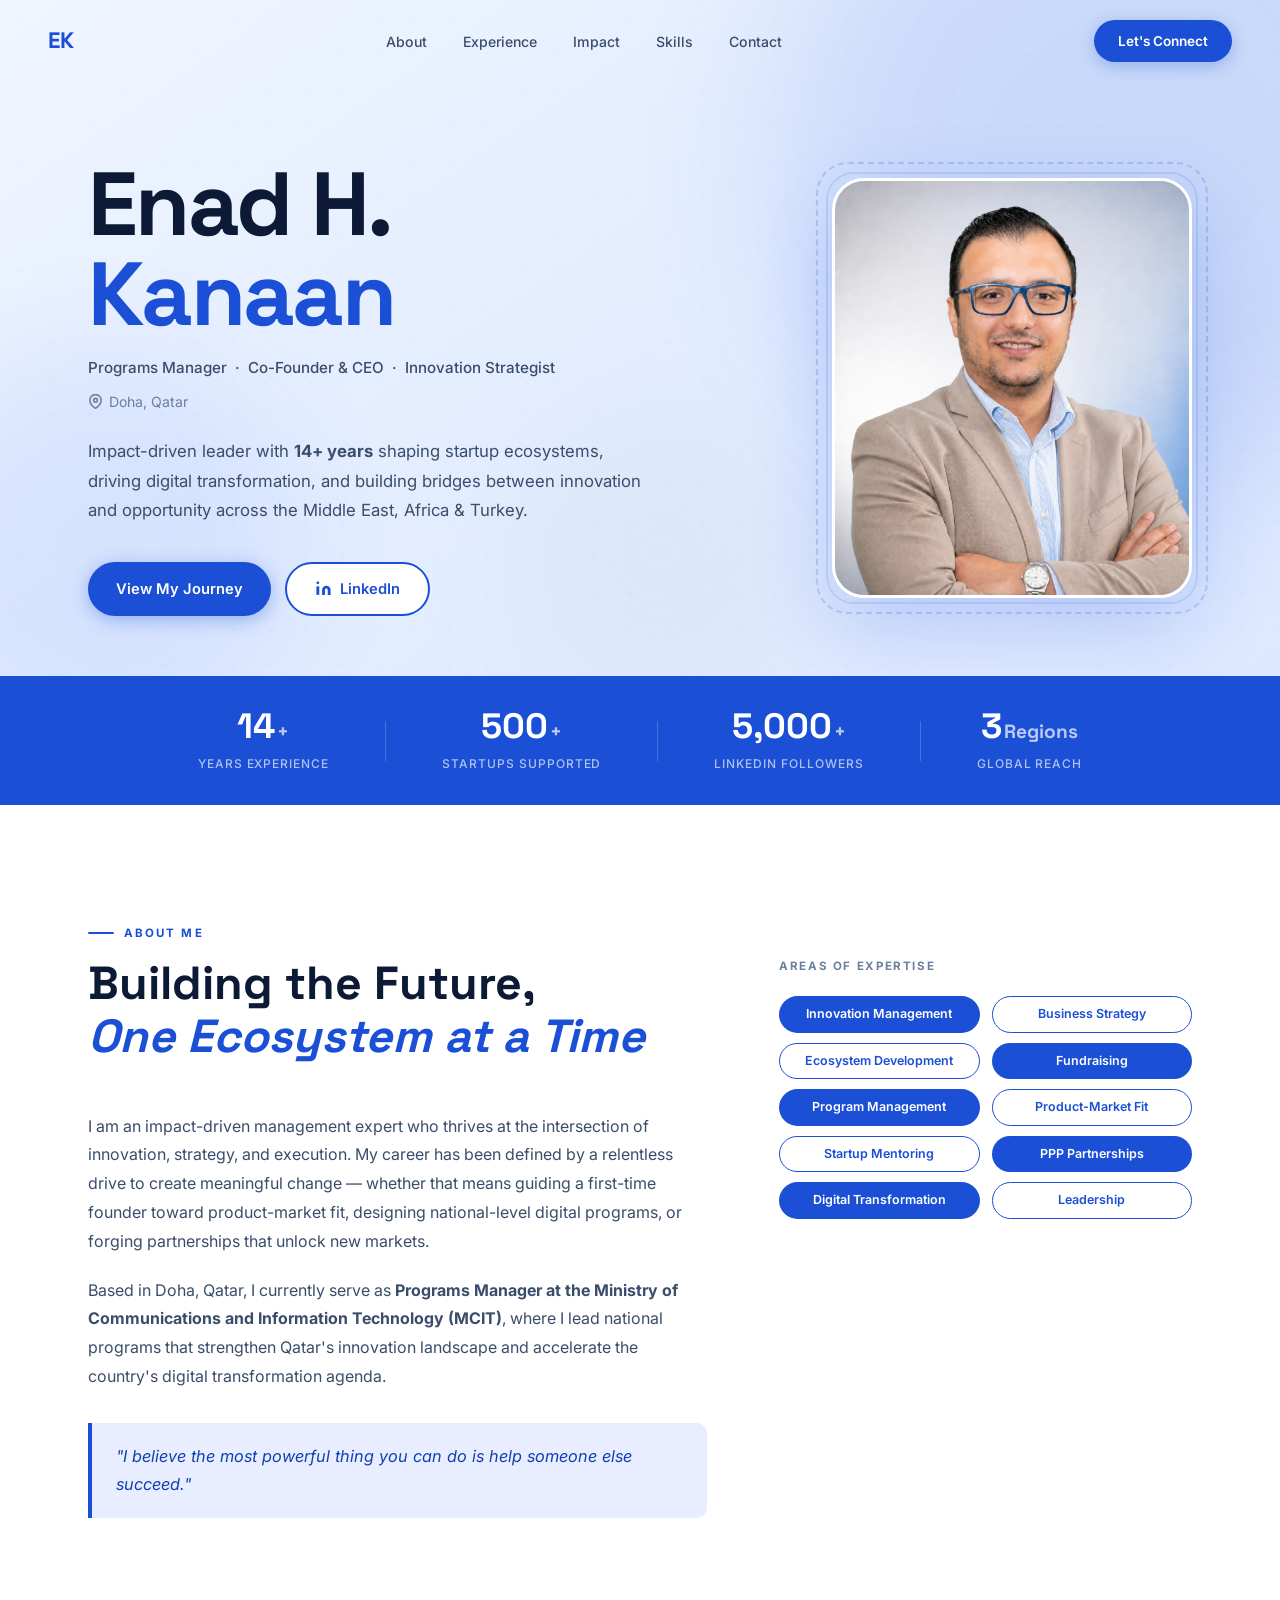
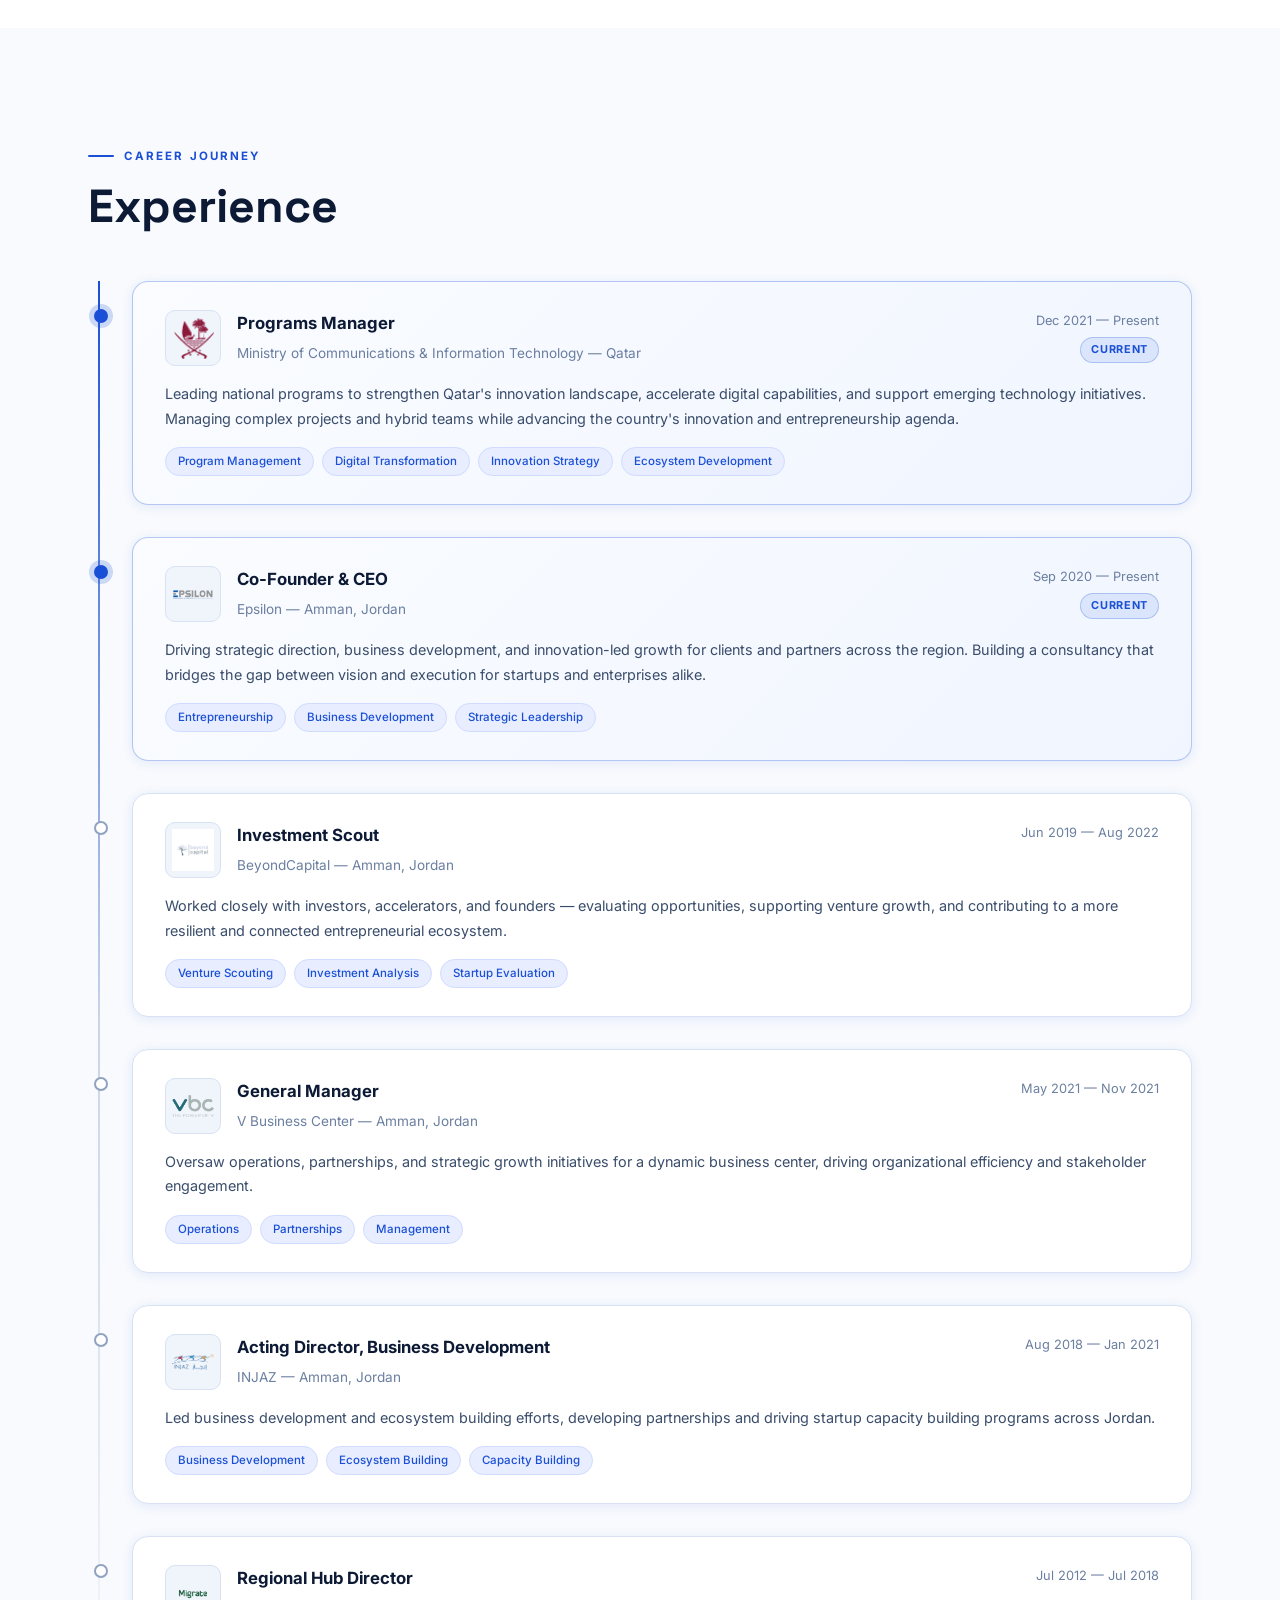
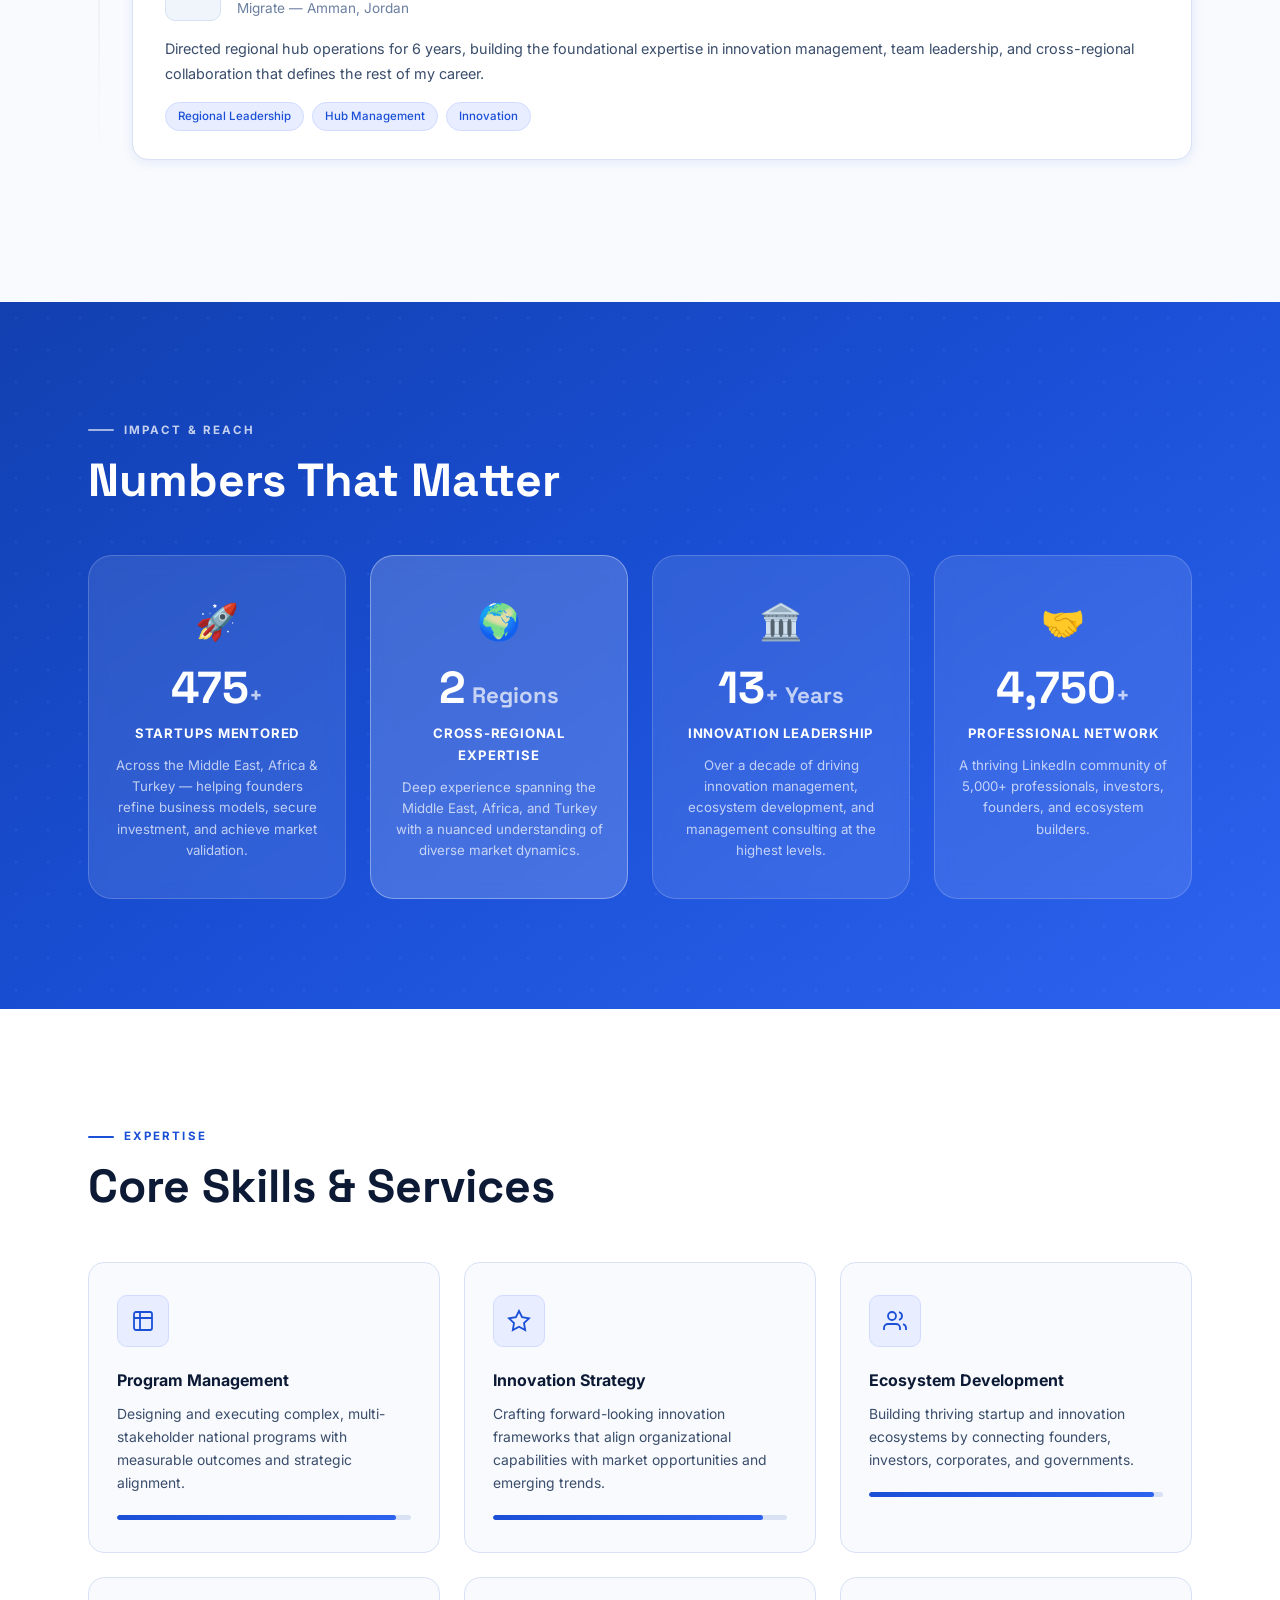
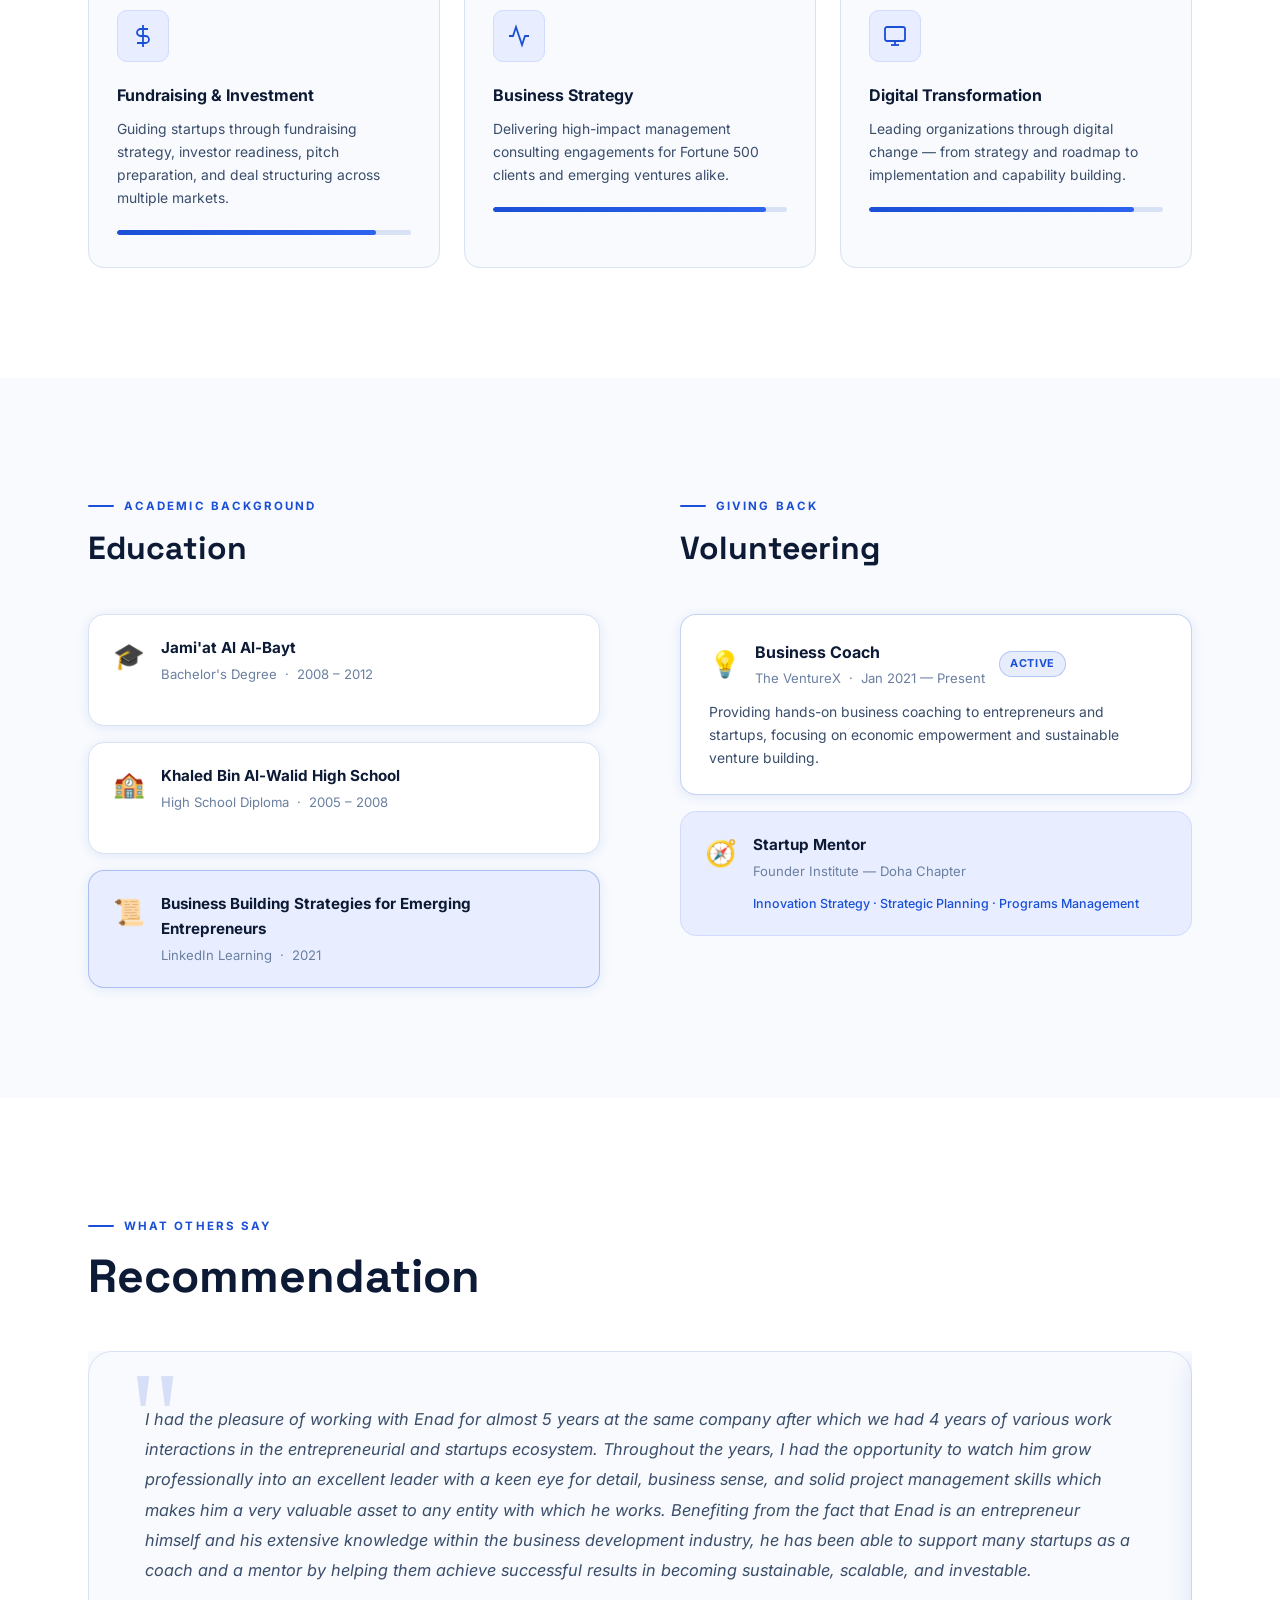
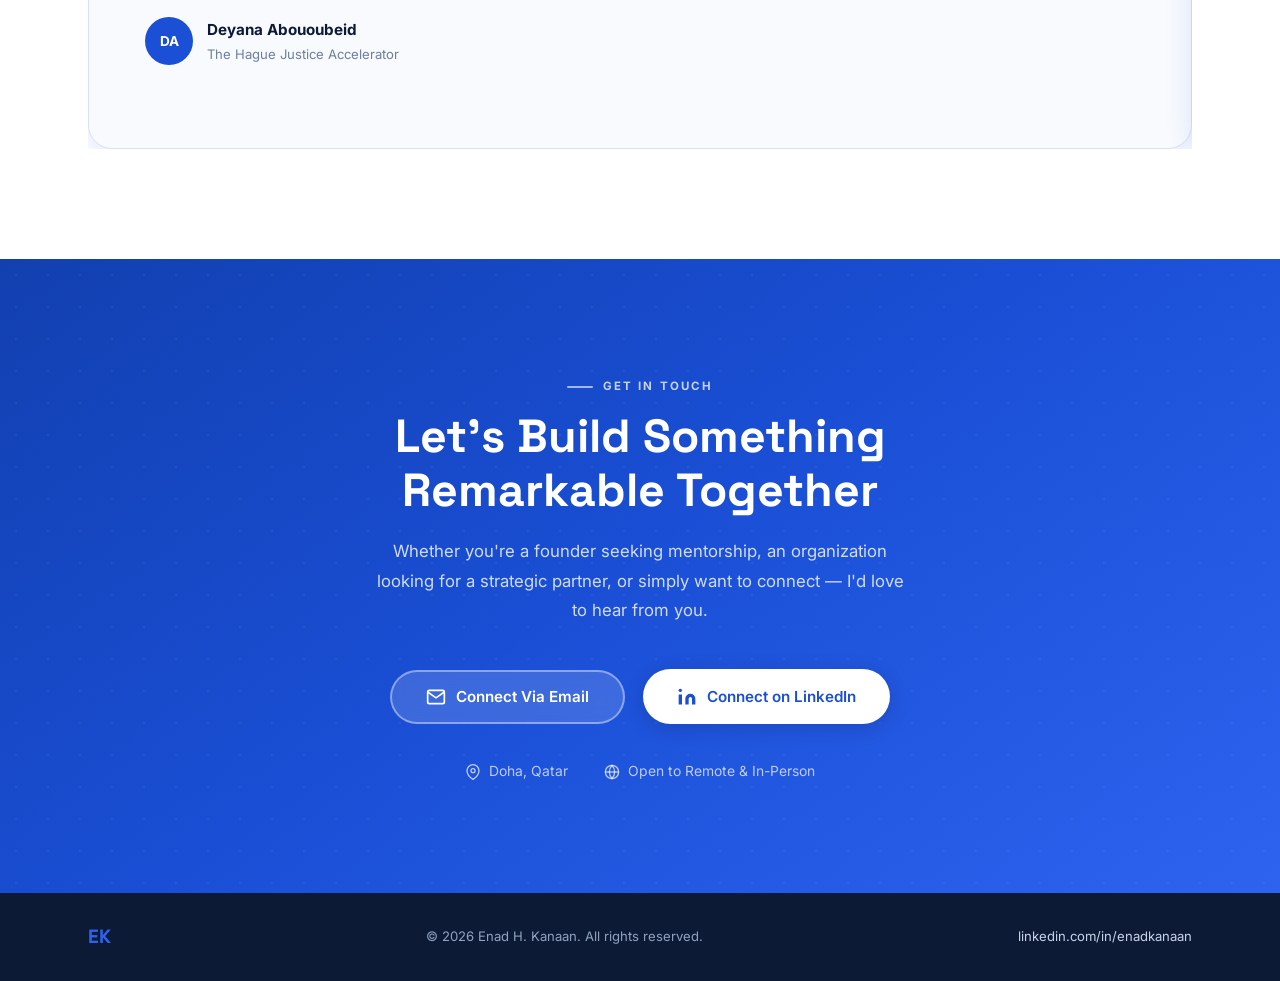
==== commit 5b82fe54: "Add files via upload" ====
--- a/index (2).html
+++ b/index (2).html
@@ -8,6 +8,36 @@
   <link rel="preconnect" href="https://fonts.googleapis.com" />
   <link rel="preconnect" href="https://fonts.gstatic.com" crossorigin />
   <link href="https://fonts.googleapis.com/css2?family=Inter:wght@300;400;500;600;700;800;900&family=Space+Grotesk:wght@400;500;600;700;800&display=swap" rel="stylesheet" />
+  <meta name="description" content="Enad H. Kanaan is an innovation strategist, program manager, and startup ecosystem builder based in Doha, Qatar.">
+  <meta name="keywords" content="Enad Kanaan, innovation strategy, startup ecosystem, program management, Qatar, Doha, entrepreneurship">
+  <meta name="author" content="Enad H. Kanaan">
+  <link rel="canonical" href="https://enadkanaan.com/">
+  <meta property="og:title" content="Enad H. Kanaan — Innovation Leader">
+  <meta property="og:description" content="Innovation strategist, program manager, and startup ecosystem builder based in Doha, Qatar.">
+  <meta property="og:image" content="https://enadkanaan.com/Headshot.png">
+  <meta property="og:url" content="https://enadkanaan.com/">
+  <meta property="og:type" content="website">
+  <meta name="twitter:card" content="summary_large_image">
+  <meta name="twitter:title" content="Enad H. Kanaan — Innovation Leader">
+  <meta name="twitter:description" content="Innovation strategist, program manager, and startup ecosystem builder based in Doha, Qatar.">
+  <meta name="twitter:image" content="https://enadkanaan.com/Headshot.png">  
+  <!-- Microsoft Clarity -->
+  <script type="text/javascript">
+    (function(c,l,a,r,i,t,y){
+      c[a]=c[a]||function(){(c[a].q=c[a].q||[]).push(arguments)};
+      t=l.createElement(r);t.async=1;t.src="https://www.clarity.ms/tag/"+i;
+      y=l.getElementsByTagName(r)[0];y.parentNode.insertBefore(t,y);
+    })(window, document, "clarity", "script", "x38htsimf8");
+  </script>
+
+  <!-- Google tag (gtag.js) -->
+  <script async src="https://www.googletagmanager.com/gtag/js?id=G-P5L3V31QNC"></script>
+  <script>
+    window.dataLayer = window.dataLayer || [];
+    function gtag(){dataLayer.push(arguments);}
+    gtag('js', new Date());
+    gtag('config', 'G-P5L3V31QNC');
+  </script>
 </head>
 <body>
 
@@ -226,7 +256,7 @@
           <div class="tl-card">
             <div class="tl-card-top">
               <div class="tl-logo-wrap">
-                <img src="logo-vbc.jpg" alt="V Business Center" class="tl-logo" />
+                <img src="logo-vbc.webp" alt="V Business Center" class="tl-logo" />
               </div>
               <div class="tl-header">
                 <h3>General Manager</h3>
@@ -283,7 +313,7 @@
                 <p class="tl-org">Migrate — Amman, Jordan</p>
               </div>
               <div class="tl-meta">
-                <span class="tl-date">Jul 20 — Jul 2018</span>
+                <span class="tl-date">Jul 2012 — Jul 2018</span>
               </div>
             </div>
             <p class="tl-desc">Directed regional hub operations for 6 years, building the foundational expertise in innovation management, team leadership, and cross-regional collaboration that defines the rest of my career.</p>
@@ -465,34 +495,72 @@
   </section>
 
   <!-- ── RECOMMENDATION ── -->
-  <section class="testimonial section">
-    <div class="container">
-      <div class="section-eyebrow">What Others Say</div>
-      <h2 class="section-title">Recommendation</h2>
-      <div class="testimonial-card reveal">
-        <div class="quote-icon">"</div>
-        <blockquote>
-          I had the pleasure of working with Enad for almost 5 years at the same company after which we had 4 years of various work interactions in the entrepreneurial and startups ecosystem. Throughout the years, I had the opportunity to watch him grow professionally into an excellent leader with a keen eye for detail, business sense, and solid project management skills which makes him a very valuable asset to any entity with which he works. Benefiting from the fact that Enad is an entrepreneur himself and his extensive knowledge within the business development industry, he has been able to support many startups as a coach and a mentor by helping them achieve successful results in becoming sustainable, scalable, and investable.
-        </blockquote>
-        <div class="testimonial-author">
-          <div class="author-av">DA</div>
-          <div>
-            <strong>Deyana Abououbeid</strong>
-            <p>LinkedIn Recommendation</p>
-          </div>
-        </div>
-      </div>
-    </div>
-  </section>
+<section class="testimonial section">
+  <div class="container">
+    <div class="section-eyebrow">What Others Say</div>
+    <h2 class="section-title">Recommendation</h2>
+
+    <div class="testimonial-slider reveal">
+      <div class="testimonial-track">
+        <div class="testimonial-card">
+          <div class="quote-icon">"</div>
+          <blockquote>
+            I had the pleasure of working with Enad for almost 5 years at the same company after which we had 4 years of various work interactions in the entrepreneurial and startups ecosystem. Throughout the years, I had the opportunity to watch him grow professionally into an excellent leader with a keen eye for detail, business sense, and solid project management skills which makes him a very valuable asset to any entity with which he works. Benefiting from the fact that Enad is an entrepreneur himself and his extensive knowledge within the business development industry, he has been able to support many startups as a coach and a mentor by helping them achieve successful results in becoming sustainable, scalable, and investable.
+          </blockquote>
+          <div class="testimonial-author">
+            <div class="author-av">DA</div>
+            <div>
+              <strong>Deyana Abououbeid</strong>
+              <p>The Hague Justice Accelerator</p>
+            </div>
+          </div>
+        </div>
+
+        <div class="testimonial-card">
+          <div class="quote-icon">"</div>
+          <blockquote>
+            My recommendation of Enad is based on more than 14 years of professional experience working alongside him, as well as witnessing his continuous growth and unwavering integrity. Enad combines strategic thinking, innovation, and strong execution with a genuine commitment to creating impact. He is a trusted professional who leads with purpose, embraces continuous learning, and consistently earns the respect of colleagues, partners, and stakeholders. Enad is a true added value to everyone who works with him — someone who gets things done and consistently brings smart, effective solutions.
+          </blockquote>
+          <div class="testimonial-author">
+            <div class="author-av">AB</div>
+            <div>
+              <strong>Alaa AlBashir</strong>
+              <p>Qatar Charity</p>
+            </div>
+          </div>
+        </div>
+
+        <div class="testimonial-card">
+          <div class="quote-icon">"</div>
+          <blockquote>
+            I’ve had the chance to work closely with Enad through the partnership between the TASMU Accelerator and the DIC under MCIT, and he is easily one of the most dedicated ecosystem enablers I have worked with. His depth of experience shows in everything he does, from program management, strategy development, consultancy engagements to startups support. But what really sets Enad apart is how he shows up as a person. Throughout our collaboration, he has always gone out of his way to be supportive, collaborative, and solution-oriented whenever needed. Over time, he’s become someone I don’t just respect as a professional peer, but someone I genuinely consider a friend. Anyone who gets to build, collaborate, or innovate alongside Enad is in great hands, and I can't recommend him highly enough.
+          </blockquote>
+          <div class="testimonial-author">
+            <div class="author-av">MS</div>
+            <div>
+              <strong>Mohammad Shahin</strong>
+              <p>Tasmu Accelerator</p>
+            </div>
+          </div>
+        </div>
+
+      </div>
+    </div>
+  </div>
+</section>
 
   <!-- ── CONTACT ── -->
   <section class="contact section" id="contact">
     <div class="contact-inner">
       <div class="container">
         <div class="section-eyebrow light">Get In Touch</div>
-        <h2 class="section-title light">Let's Build Something<br/><em>Remarkable Together</em></h2>
+        <h2 class="section-title light">Let's Build Something<br/>Remarkable Together</h2>
         <p class="contact-sub">Whether you're a founder seeking mentorship, an organization looking for a strategic partner, or simply want to connect — I'd love to hear from you.</p>
         <div class="contact-btns">
+          <button type="button" class="cbtn cbtn-email" id="openContactModal" aria-haspopup="dialog" aria-controls="contactModal">
+            <svg width="20" height="20" viewBox="0 0 24 24" fill="none" stroke="currentColor" stroke-width="2"><path d="M4 4h16c1.1 0 2 .9 2 2v12c0 1.1-.9 2-2 2H4c-1.1 0-2-.9-2-2V6c0-1.1.9-2 2-2z"/><polyline points="22,6 12,13 2,6"/></svg>
+            Connect Via Email
+          </button>
           <a href="https://www.linkedin.com/in/enadkanaan/" target="_blank" rel="noopener" class="cbtn cbtn-linkedin">
             <svg width="20" height="20" viewBox="0 0 24 24" fill="currentColor"><path d="M16 8a6 6 0 0 1 6 6v7h-4v-7a2 2 0 0 0-2-2 2 2 0 0 0-2 2v7h-4v-7a6 6 0 0 1 6-6z"/><rect x="2" y="9" width="4" height="12"/><circle cx="4" cy="4" r="2"/></svg>
             Connect on LinkedIn
@@ -511,6 +579,35 @@
       </div>
     </div>
   </section>
+
+  <div class="contact-modal" id="contactModal" aria-hidden="true">
+    <div class="contact-modal-backdrop" data-close-modal></div>
+    <div class="contact-modal-card" role="dialog" aria-modal="true" aria-labelledby="contactModalTitle">
+      <button type="button" class="contact-modal-close" id="closeContactModal" aria-label="Close contact form">&times;</button>
+      <div class="section-eyebrow contact-modal-eyebrow">Connect Via Email</div>
+      <h3 id="contactModalTitle">Send an Inquiry</h3>
+      <p>Fill in the details below and I will get back to you.</p>
+
+     <form action="https://formsubmit.co/ajax/enadk90@gmail.com" method="POST" class="contact-modal-form" id="contactModalForm">
+        <input type="hidden" name="_subject" value="New inquiry from enadkanaan.com">
+        <input type="hidden" name="_captcha" value="false">
+        <input type="hidden" name="_template" value="table">
+
+        <div class="contact-modal-grid">
+          <input type="text" name="name" placeholder="Your name" required>
+          <input type="email" name="email" placeholder="Your email" required>
+        </div>
+
+        <input type="tel" name="phone" placeholder="Phone number" required>
+        <textarea name="inquiry" placeholder="Inquiry" required></textarea>
+
+        <button type="submit" class="contact-modal-submit" id="contactSubmitBtn">Submit</button>
+<p class="contact-modal-success" id="contactSuccessMessage">
+  Thank you for your message, I will get back to you as soon as possible
+</p>
+      </form>
+    </div>
+  </div>
 
   <!-- ── FOOTER ── -->
   <footer class="footer">
@@ -593,5 +690,100 @@
       document.querySelectorAll('.stats-row [data-target]').forEach(animateCounter);
     }, 700);
   </script>
+<script>
+  const contactModal = document.getElementById('contactModal');
+  const openContactModal = document.getElementById('openContactModal');
+  const closeContactModal = document.getElementById('closeContactModal');
+  const modalCloseTargets = document.querySelectorAll('[data-close-modal]');
+  const contactModalForm = document.getElementById('contactModalForm');
+  const contactSubmitBtn = document.getElementById('contactSubmitBtn');
+  const contactSuccessMessage = document.getElementById('contactSuccessMessage');
+
+  function openEmailModal() {
+    contactModal.classList.add('open');
+    contactModal.setAttribute('aria-hidden', 'false');
+    document.body.classList.add('modal-open');
+    closeContactModal.focus();
+  }
+
+  function closeEmailModal() {
+    contactModal.classList.remove('open');
+    contactModal.setAttribute('aria-hidden', 'true');
+    document.body.classList.remove('modal-open');
+    openContactModal.focus();
+  }
+
+  if (contactModal && openContactModal && closeContactModal) {
+    openContactModal.addEventListener('click', openEmailModal);
+    closeContactModal.addEventListener('click', closeEmailModal);
+
+    modalCloseTargets.forEach(target => {
+      target.addEventListener('click', closeEmailModal);
+    });
+
+    document.addEventListener('keydown', e => {
+      if (e.key === 'Escape' && contactModal.classList.contains('open')) {
+        closeEmailModal();
+      }
+    });
+  }
+
+  if (contactModalForm) {
+    contactModalForm.addEventListener('submit', async e => {
+      e.preventDefault();
+
+      contactSubmitBtn.disabled = true;
+      contactSubmitBtn.textContent = 'Sending...';
+      contactSuccessMessage.style.display = 'none';
+
+      const formData = new FormData(contactModalForm);
+
+      try {
+        const response = await fetch(contactModalForm.action, {
+          method: 'POST',
+          body: formData,
+          headers: {
+            'Accept': 'application/json'
+          }
+        });
+
+        if (!response.ok) {
+          throw new Error('Form submission failed');
+        }
+
+        contactModalForm.reset();
+        contactSuccessMessage.style.display = 'block';
+        contactSubmitBtn.textContent = 'Submit';
+
+        setTimeout(() => {
+          closeEmailModal();
+          contactSuccessMessage.style.display = 'none';
+          contactSubmitBtn.disabled = false;
+        }, 1800);
+
+      } catch (error) {
+        contactSubmitBtn.disabled = false;
+        contactSubmitBtn.textContent = 'Submit';
+        alert('Something went wrong. Please try again.');
+      }
+    });
+  }
+</script>
+    <script>
+    const testimonialTrack = document.querySelector('.testimonial-track');
+    const testimonialCards = document.querySelectorAll('.testimonial-track .testimonial-card');
+
+    let testimonialIndex = 0;
+
+    function moveTestimonials() {
+      testimonialIndex = (testimonialIndex + 1) % testimonialCards.length;
+      testimonialTrack.style.transform = `translateX(-${testimonialIndex * 100}%)`;
+    }
+
+    if (testimonialTrack && testimonialCards.length > 1) {
+      setInterval(moveTestimonials, 9000);
+    }
+  </script>
+
 </body>
 </html>
--- a/style.css
+++ b/style.css
@@ -432,6 +432,13 @@
   padding: 0 56px;
   gap: 4px;
 }
+.stat-value {
+  display: inline-flex;
+  align-items: baseline;
+  justify-content: center;
+  gap: 2px;
+  white-space: nowrap;
+}
 .stat-number {
   font-family: var(--font-disp);
   font-size: 2.2rem;
@@ -498,11 +505,19 @@
   margin-bottom: 20px;
 }
 .tag-cloud {
-  display: flex;
-  flex-wrap: wrap;
-  gap: 10px;
+  display: grid;
+  grid-template-rows: repeat(5, auto);
+  grid-template-columns: repeat(2, minmax(0, 1fr));
+  grid-auto-flow: column;
+  gap: 10px 12px;
 }
 .tag {
+  display: flex;
+  align-items: center;
+  justify-content: center;
+  width: 100%;
+  min-height: 34px;
+  text-align: center;
   font-size: 0.78rem;
   font-weight: 600;
   padding: 7px 16px;
@@ -800,8 +815,10 @@
   display: grid;
   grid-template-columns: 1fr 1fr;
   gap: 80px;
+  align-items: start;
 }
 .edu-list { display: flex; flex-direction: column; gap: 16px; }
+.vol-list { display: flex; flex-direction: column; gap: 16px; }
 .edu-card {
   display: flex;
   align-items: flex-start;
@@ -819,12 +836,18 @@
 .edu-card h3 { font-size: 0.95rem; font-weight: 700; color: var(--text-dark); margin-bottom: 4px; }
 .edu-card p { font-size: 0.82rem; color: var(--text-soft); }
 
+.edu-card,
+.vol-card,
+.mentor-card {
+  min-height: 112px;
+}
+
 .vol-card {
   background: var(--white);
   border: 1.5px solid rgba(26,79,214,0.25);
   border-radius: var(--radius);
   padding: 24px 28px;
-  margin-bottom: 16px;
+  margin-bottom: 0;
   box-shadow: var(--shadow-sm);
 }
 .vol-top {
@@ -929,8 +952,10 @@
   display: flex;
   gap: 18px;
   justify-content: center;
+  align-items: center;
   flex-wrap: wrap;
-  margin-bottom: 36px;
+  max-width: 720px;
+  margin: 0 auto 36px;
 }
 .cbtn {
   display: inline-flex;
@@ -942,6 +967,18 @@
   border-radius: 50px;
   transition: all 0.25s ease;
 }
+.cbtn-email {
+  font-family: inherit;
+  background: rgba(255,255,255,0.15);
+  color: var(--white);
+  border: 2px solid rgba(255,255,255,0.4);
+  backdrop-filter: blur(8px);
+  cursor: pointer;
+}
+.cbtn-email:hover {
+  background: rgba(255,255,255,0.22);
+  transform: translateY(-2px);
+}
 .cbtn-linkedin {
   background: var(--white);
   color: var(--royal);
@@ -974,6 +1011,132 @@
   gap: 8px;
   font-size: 0.87rem;
   color: rgba(255,255,255,0.7);
+}
+body.modal-open { overflow: hidden; }
+.contact-modal {
+  position: fixed;
+  inset: 0;
+  z-index: 2000;
+  display: none;
+  align-items: center;
+  justify-content: center;
+  padding: 24px;
+}
+.contact-modal.open { display: flex; }
+.contact-modal-backdrop {
+  position: absolute;
+  inset: 0;
+  background: rgba(13,26,53,0.62);
+  backdrop-filter: blur(8px);
+}
+.contact-modal-card {
+  position: relative;
+  width: min(560px, 100%);
+  background: var(--white);
+  border: 1.5px solid var(--border);
+  border-radius: var(--radius-lg);
+  padding: 38px;
+  text-align: left;
+  box-shadow: var(--shadow-xl);
+  animation: modalFadeUp 0.25s ease both;
+}
+@keyframes modalFadeUp {
+  from { opacity: 0; transform: translateY(18px); }
+  to { opacity: 1; transform: translateY(0); }
+}
+.contact-modal-close {
+  position: absolute;
+  top: 18px;
+  right: 20px;
+  width: 36px;
+  height: 36px;
+  border: none;
+  border-radius: 50%;
+  background: var(--royal-pale);
+  color: var(--royal);
+  font-size: 1.6rem;
+  line-height: 1;
+  cursor: pointer;
+  transition: all 0.2s;
+}
+.contact-modal-close:hover {
+  background: var(--royal);
+  color: var(--white);
+}
+.contact-modal-success {
+  display: none;
+  margin: 4px 0 0;
+  padding: 12px 14px;
+  border-radius: var(--radius-sm);
+  background: var(--royal-pale);
+  color: var(--royal-dark);
+  font-size: 0.9rem;
+  font-weight: 600;
+  text-align: center;
+
+}
+.contact-modal-eyebrow { margin-bottom: 10px; }
+.contact-modal-card h3 {
+  font-family: var(--font-disp);
+  font-size: 1.7rem;
+  color: var(--text-dark);
+  margin-bottom: 8px;
+}
+.contact-modal-card p {
+  color: var(--text-mid);
+  font-size: 0.95rem;
+  margin-bottom: 24px;
+}
+.contact-modal-form {
+  display: flex;
+  flex-direction: column;
+  gap: 14px;
+}
+.contact-modal-grid {
+  display: grid;
+  grid-template-columns: 1fr 1fr;
+  gap: 14px;
+}
+.contact-modal-form input,
+.contact-modal-form textarea {
+  width: 100%;
+  border: 1.5px solid var(--border);
+  border-radius: var(--radius-sm);
+  padding: 14px 16px;
+  font-family: inherit;
+  font-size: 0.92rem;
+  color: var(--text-dark);
+  background: var(--silver-pale);
+  outline: none;
+  transition: border-color 0.2s, background 0.2s, box-shadow 0.2s;
+}
+.contact-modal-form textarea {
+  min-height: 120px;
+  resize: vertical;
+}
+.contact-modal-form input:focus,
+.contact-modal-form textarea:focus {
+  border-color: var(--royal);
+  background: var(--white);
+  box-shadow: 0 0 0 4px rgba(26,79,214,0.10);
+}
+.contact-modal-submit {
+  border: none;
+  border-radius: 50px;
+  padding: 14px 28px;
+  font-family: inherit;
+  font-size: 0.95rem;
+  font-weight: 700;
+  color: var(--white);
+  background: var(--royal);
+  cursor: pointer;
+  transition: all 0.22s ease;
+  box-shadow: 0 4px 18px rgba(26,79,214,0.35);
+}
+.contact-modal-submit:hover {
+  background: var(--royal-dark);
+  transform: translateY(-2px);
+  box-shadow: 0 8px 28px rgba(26,79,214,0.45);
 }
 
 /* ── FOOTER ── */
@@ -1081,3 +1244,24 @@
   .cbtn { width: 100%; justify-content: center; }
   .footer-row { flex-direction: column; text-align: center; }
 }
+
+@media (max-width: 560px) {
+  .contact-modal-card { padding: 32px 24px; }
+  .contact-modal-grid { grid-template-columns: 1fr; }
+}
+
+/* Testimonial Auto Slider */
+.testimonial-slider {
+  overflow: hidden;
+  position: relative;
+}
+
+.testimonial-track {
+  display: flex;
+  transition: transform 0.7s ease;
+}
+
+.testimonial-track .testimonial-card {
+  min-width: 100%;
+  flex: 0 0 100%;
+}
